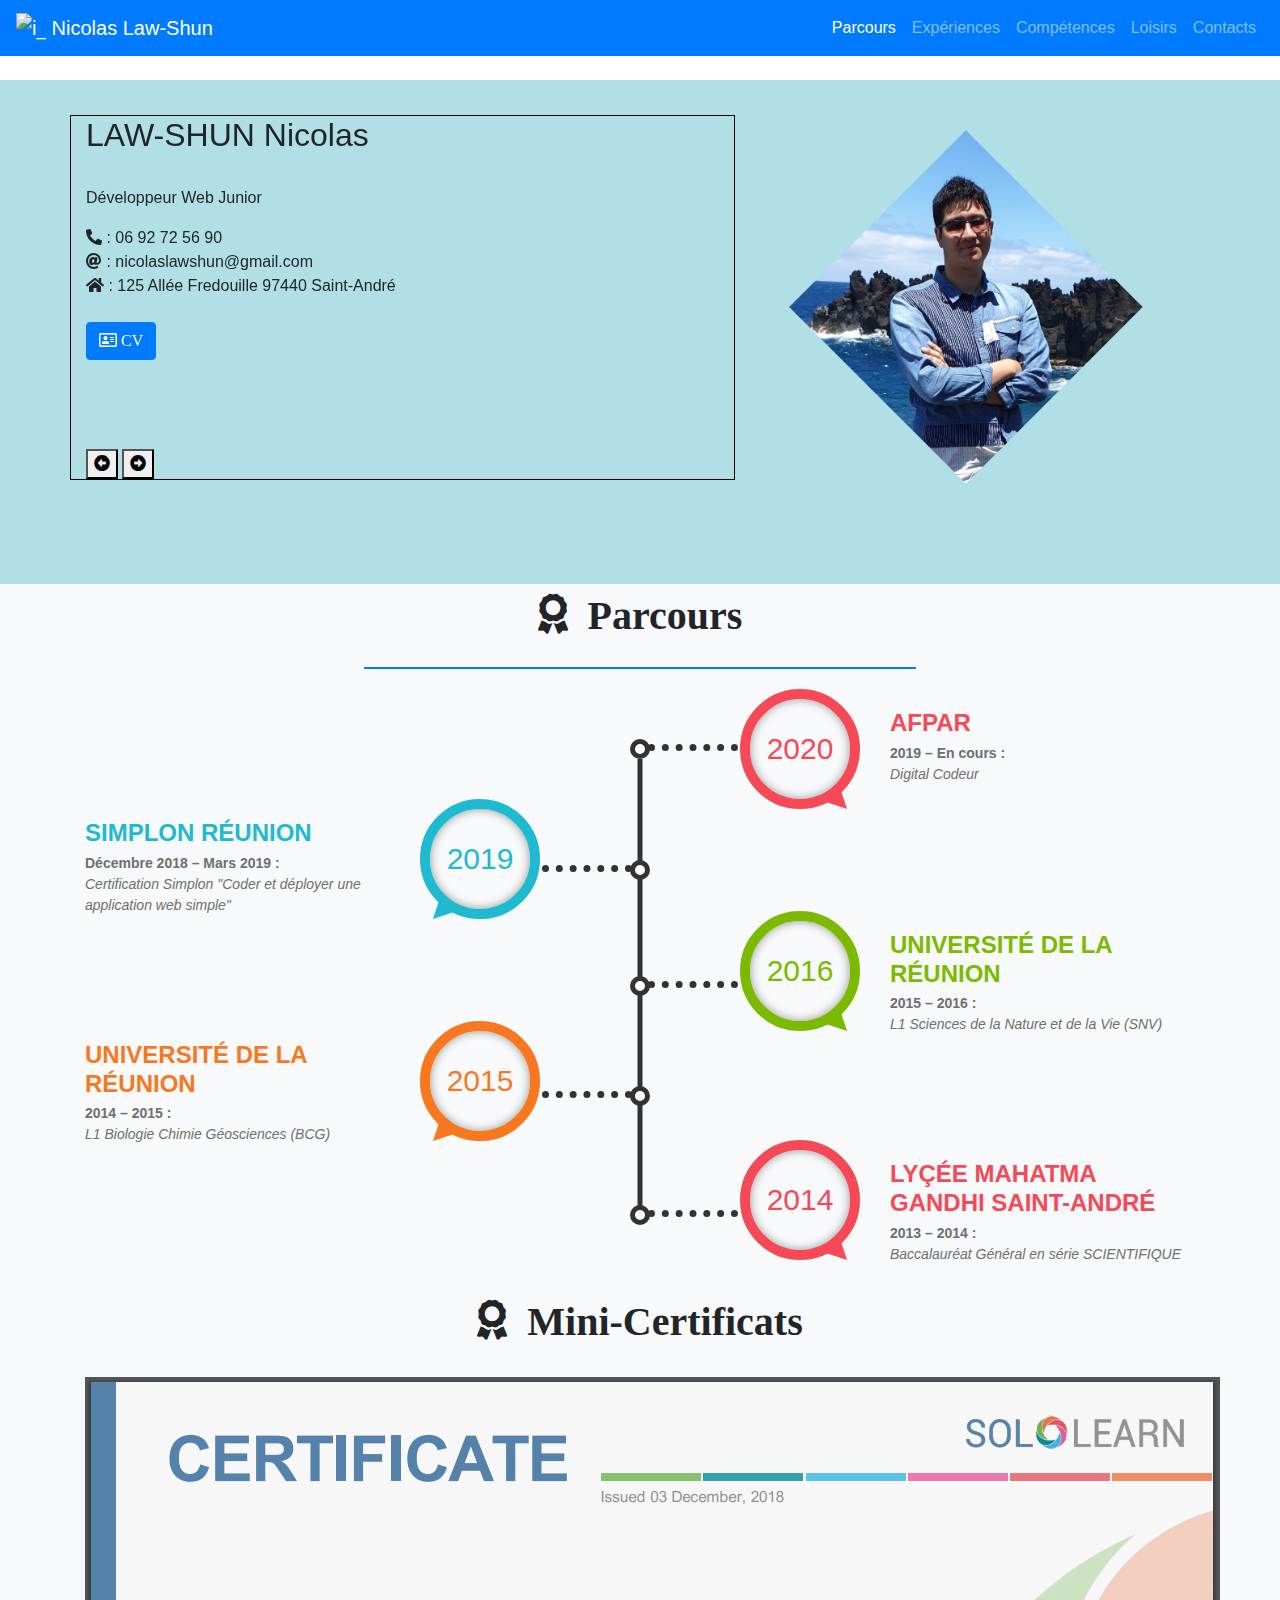
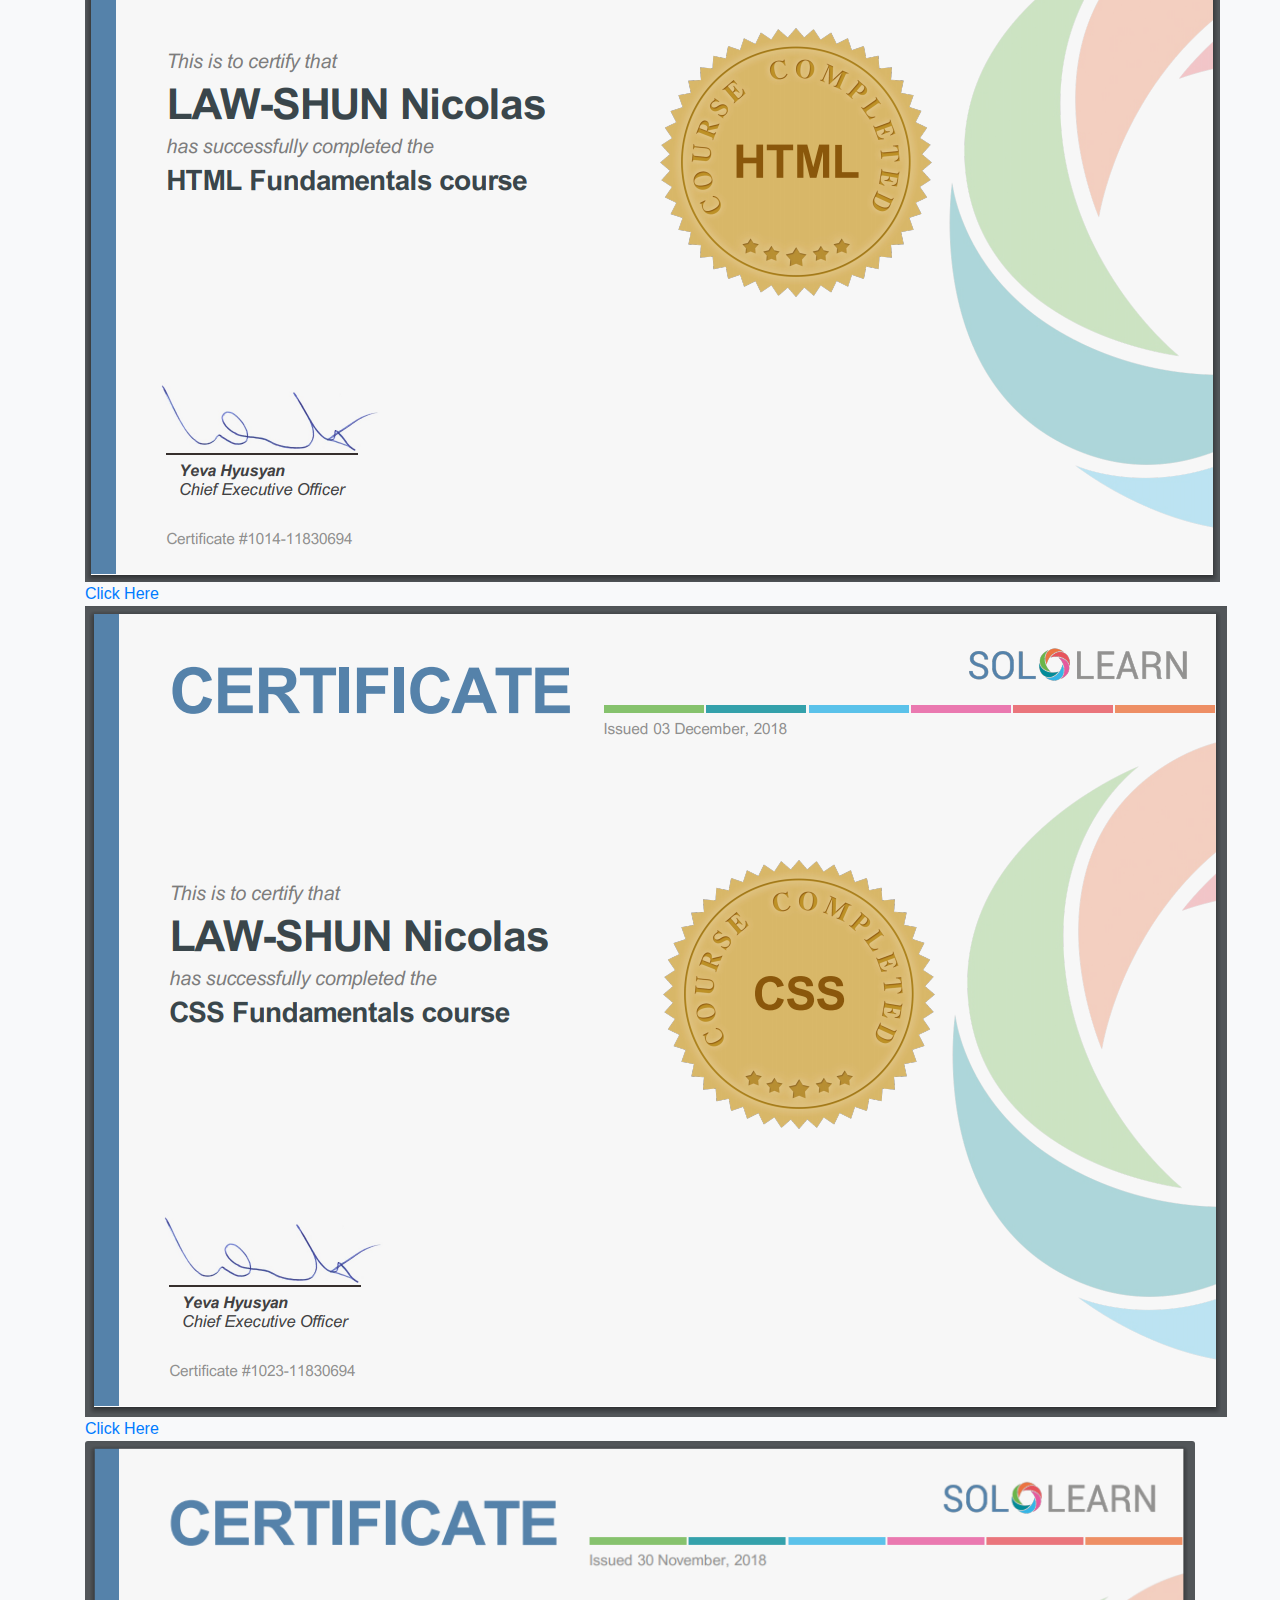
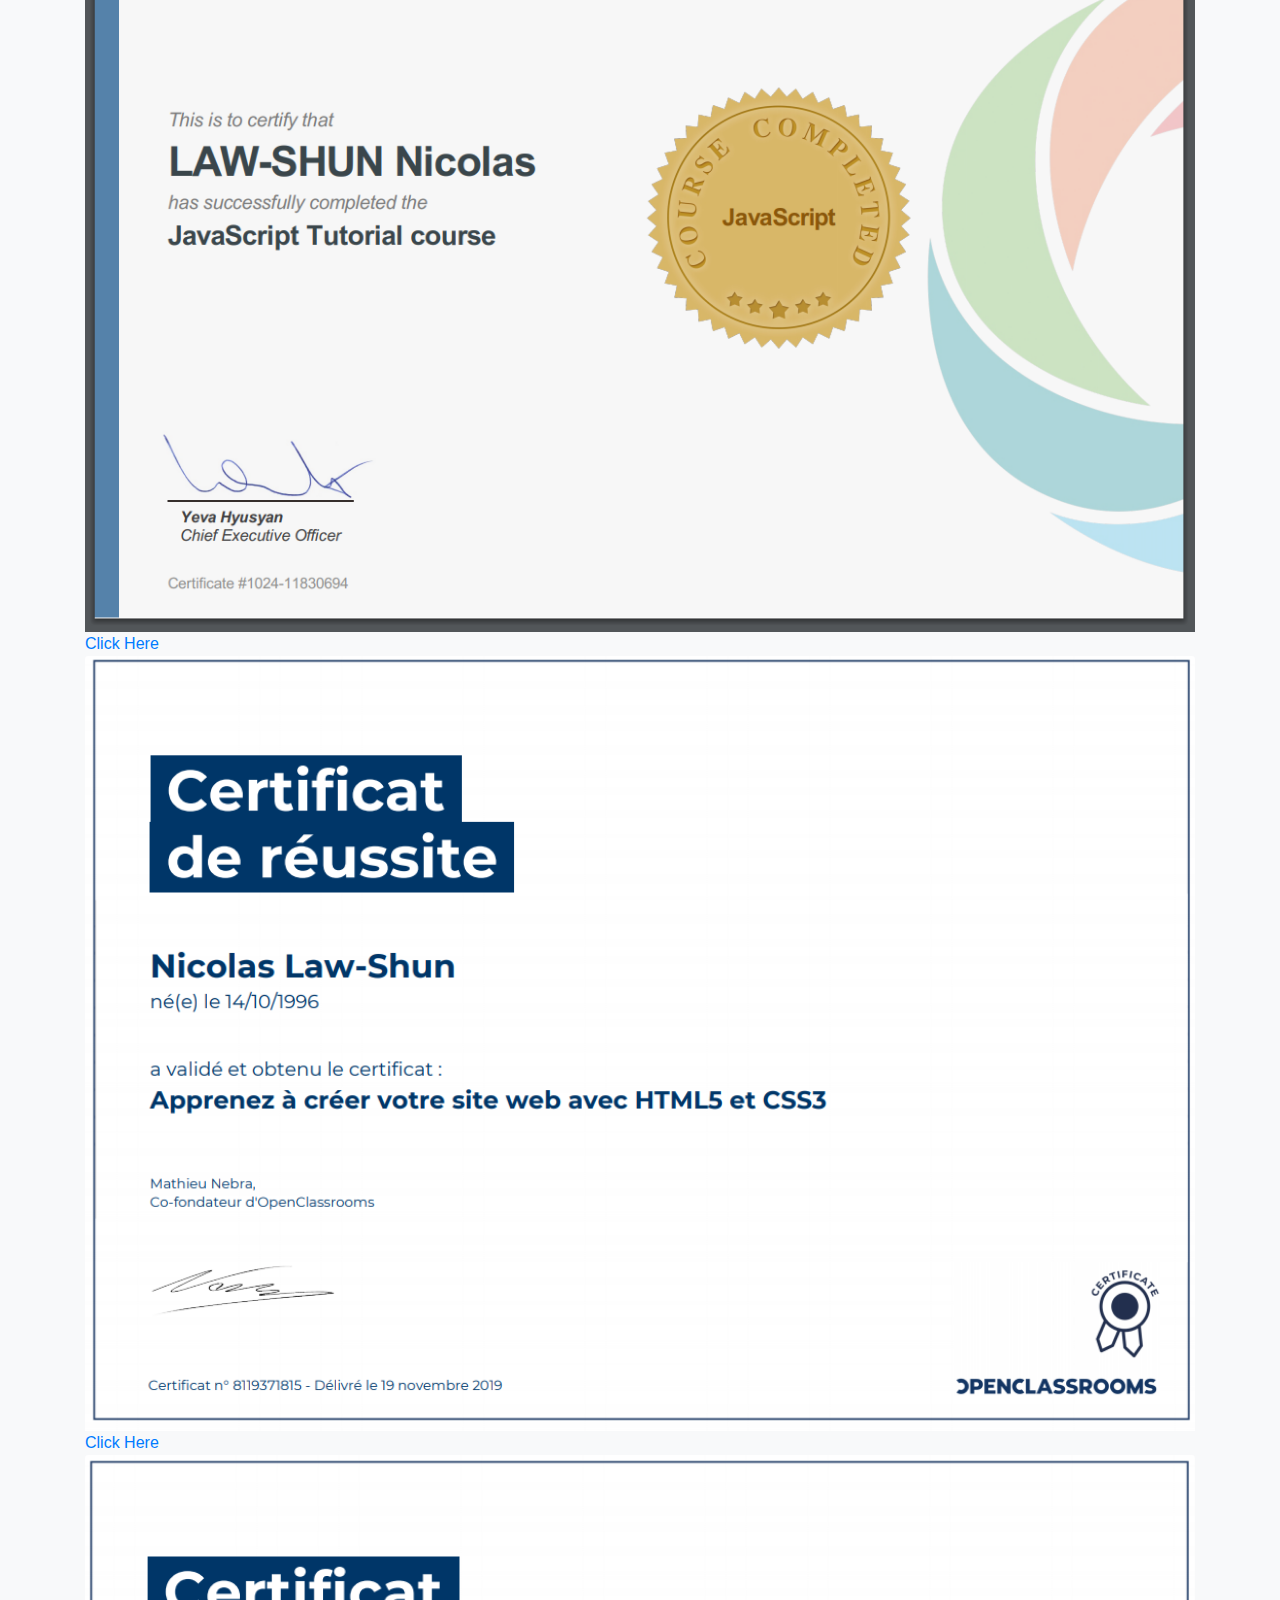
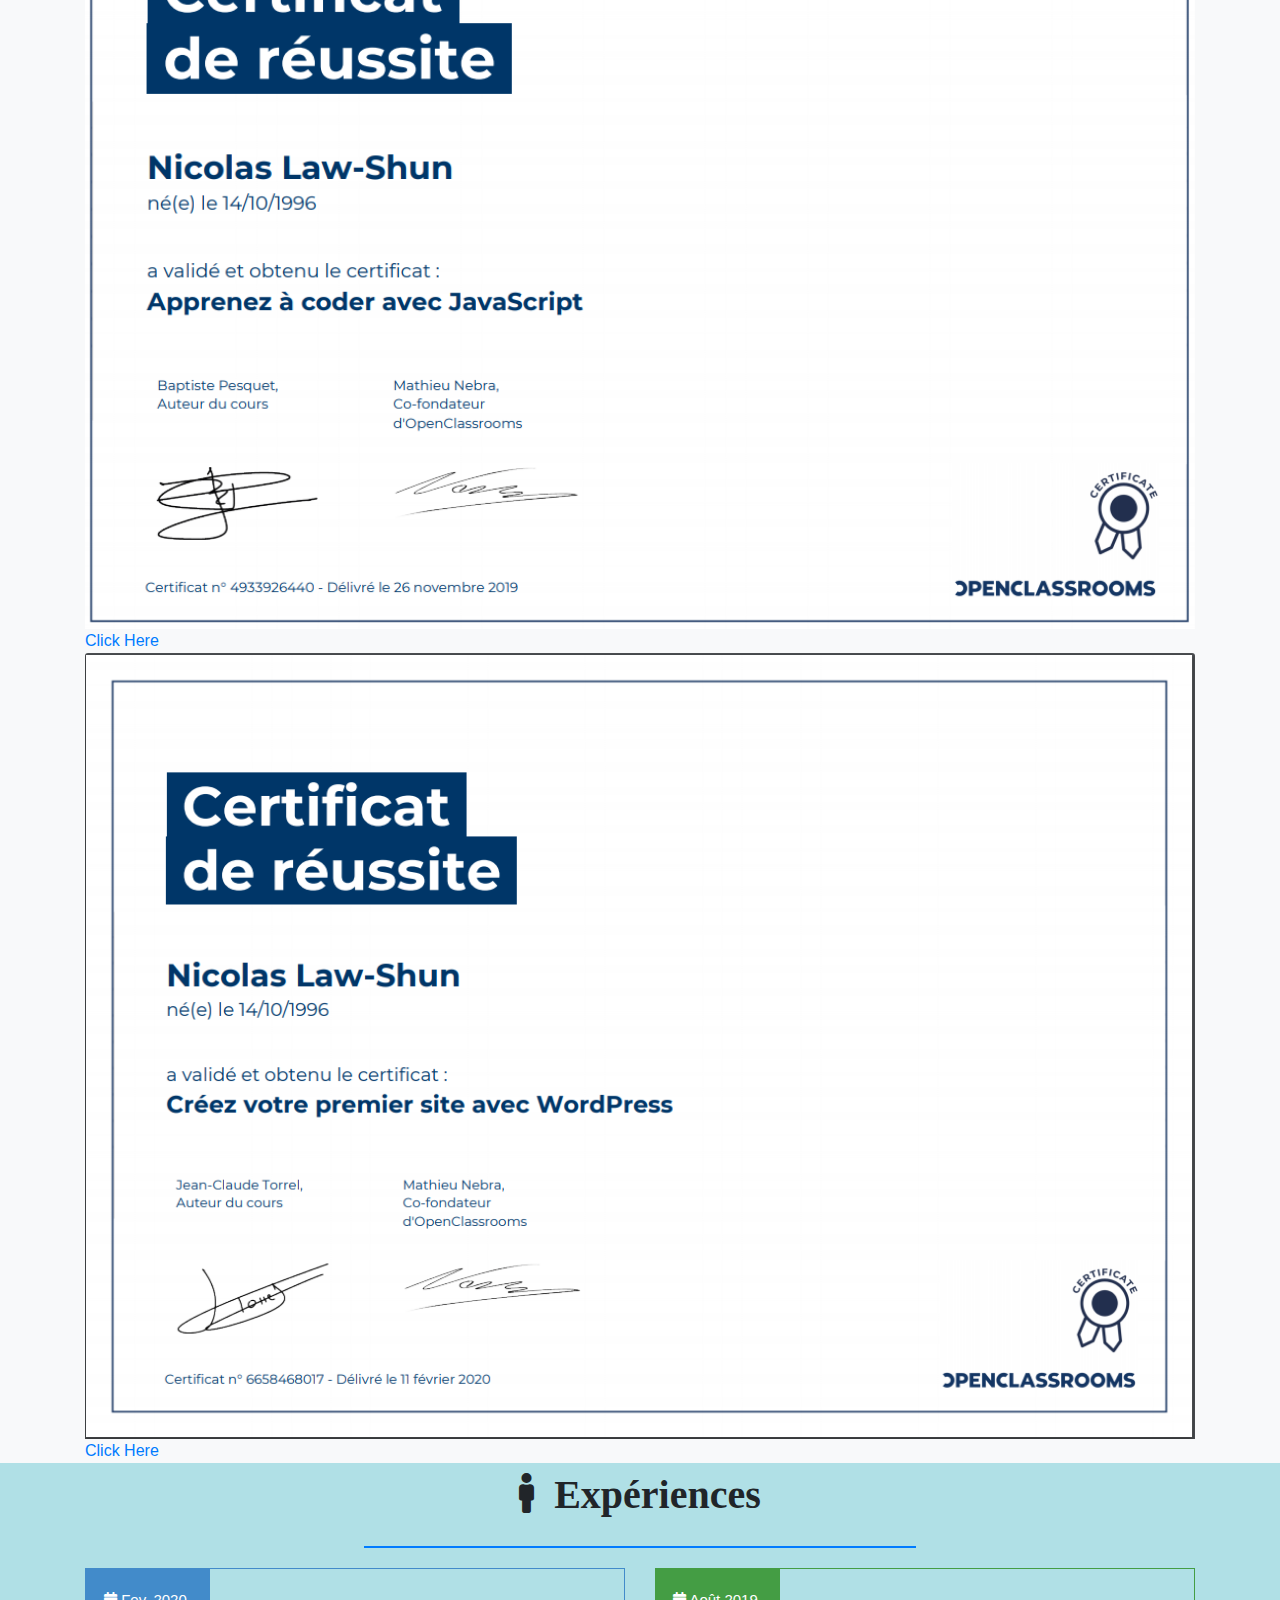
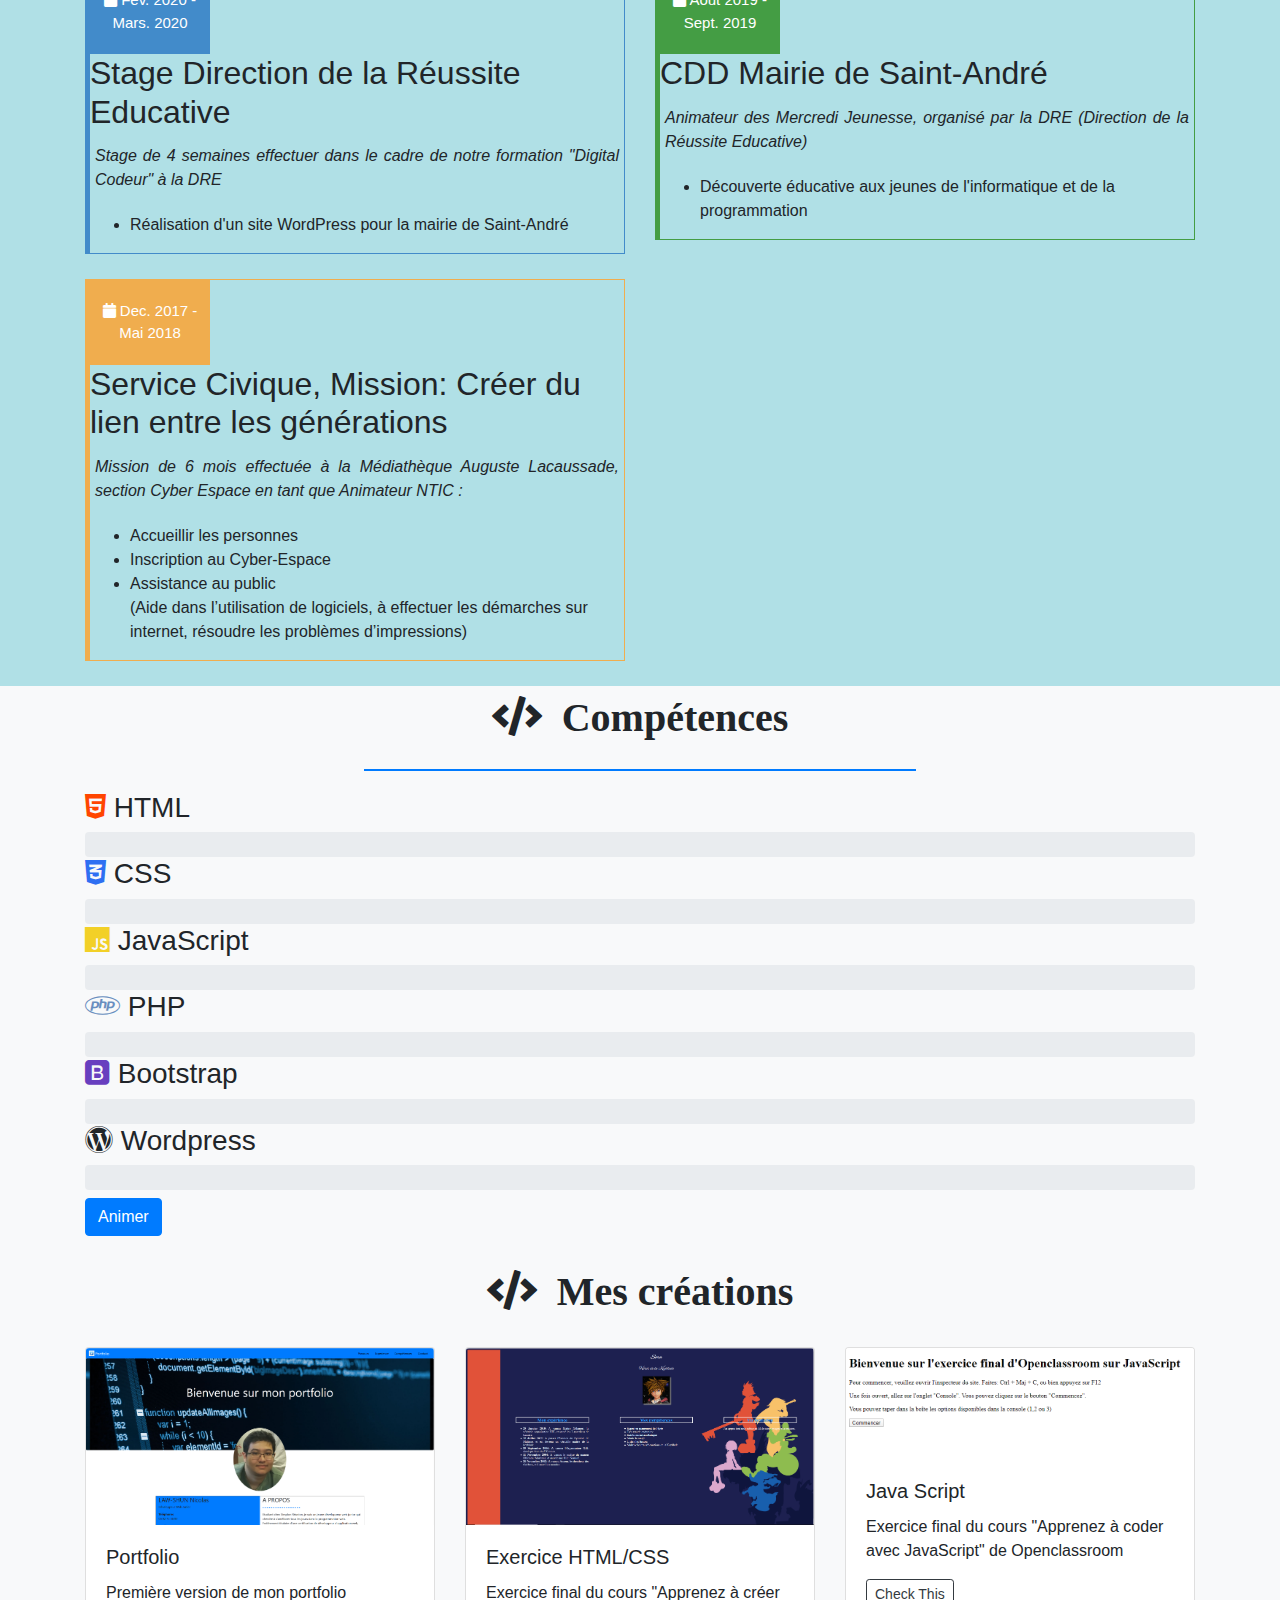
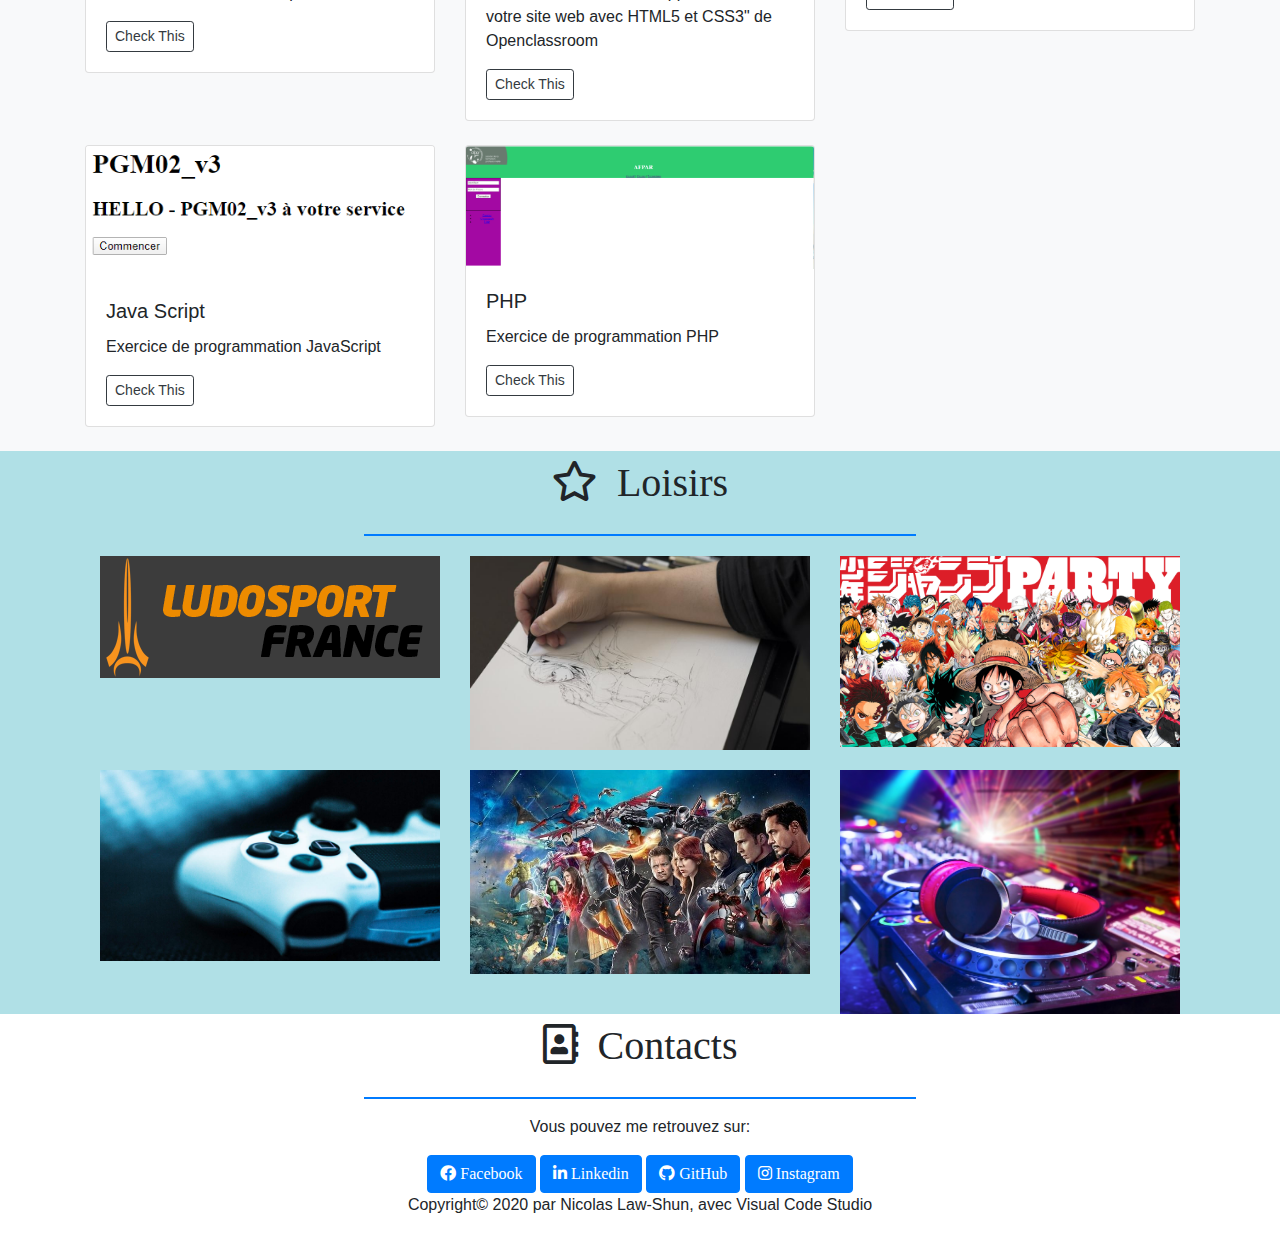
==== index.html @ 6978ace4 "update" ====
<!DOCTYPE html>
<html lang="fr">

  <head>
    <meta charset="UTF-8">
    <meta name="viewport" content="width=device-width, initial-scale=1.0, shrink-to-fit=no">
    <meta http-equiv="X-UA-Compatible" content="ie=edge">

    <link rel="stylesheet" type="text/css" media="screen" href="css/style.css">
    <!-- CSS Bootsnipp -->
    <link rel="stylesheet" type="text/css" media="screen" href="css/parcours.css">
    <link rel="stylesheet" type="text/css" media="screen" href="css/experiences.css">
    <link rel="stylesheet" type="text/css" media="screen" href="css/loisirs.css">

    <script type="text/javascript" src="https://ff.kis.v2.scr.kaspersky-labs.com/6478648D-9F80-E146-BF9F-B35B8E4D4756/main.js" charset="UTF-8"></script>

    <!-- CDN Bootstrap -->
    <link rel="stylesheet" href="https://stackpath.bootstrapcdn.com/bootstrap/4.4.1/css/bootstrap.min.css" 
    integrity="sha384-Vkoo8x4CGsO3+Hhxv8T/Q5PaXtkKtu6ug5TOeNV6gBiFeWPGFN9MuhOf23Q9Ifjh" crossorigin="anonymous">

    <link rel="shortcut icon" href="img/favicon.ico" type="image/x-icon">
    <link rel="icon" href="img/favicon.ico" type="image/x-icon">


    <link href="fontawesome/css/all.css" rel="stylesheet">
     
    <script src="https://code.jquery.com/jquery-3.2.1.min.js"></script> 

    <!-- CDN Jquery -->
    <script src="https://code.jquery.com/jquery-3.4.1.slim.min.js" integrity="sha384-J6qa4849blE2+poT4WnyKhv5vZF5SrPo0iEjwBvKU7imGFAV0wwj1yYfoRSJoZ+n" crossorigin="anonymous"></script>
    <script src="https://cdn.jsdelivr.net/npm/popper.js@1.16.0/dist/umd/popper.min.js" integrity="sha384-Q6E9RHvbIyZFJoft+2mJbHaEWldlvI9IOYy5n3zV9zzTtmI3UksdQRVvoxMfooAo" crossorigin="anonymous"></script>
    <script src="https://stackpath.bootstrapcdn.com/bootstrap/4.4.1/js/bootstrap.min.js" integrity="sha384-wfSDF2E50Y2D1uUdj0O3uMBJnjuUD4Ih7YwaYd1iqfktj0Uod8GCExl3Og8ifwB6" crossorigin="anonymous"></script>
      
    <title>Nicolas LS - Portfolio</title>

    <style class="cp-pen-styles">
      #carousel3d .carousel-3d-slide {
          display: -webkit-box;
          display: -ms-flexbox;
          display: flex;
          -webkit-box-flex: 1;
              -ms-flex: 1;
                  flex: 1;
          -webkit-box-orient: vertical;
          -webkit-box-direction: normal;
              -ms-flex-direction: column;
                  flex-direction: column;
          -webkit-box-pack: center;
              -ms-flex-pack: center;
                  justify-content: center;
          text-align: center;
          background-color: #fff;
          padding: 10px;
          -webkit-transition: all .4s;
          transition: all .4s;
        }
        #carousel3d .carousel-3d-slide.current {
          background-color: #333;
          color: #fff;
        }
        #carousel3d .carousel-3d-slide.current span {
          font-size: 20px;
          font-weight: 500;
        }
        </style>

  </head>

  <body data-spy="scroll" data-target="#naScr" data-offset="50">
      <!-- Barre de navigation responsive/figé -->
      <header>
        <nav id="naScr" class="navbar navbar-expand-sm navbar-dark bg-primary fixed-top">
          <a class="navbar-brand" href="#">
            <img src="../myPortfolio/img/letter_p.jpg" width="30" height="30" class="d-inline-block align-top" alt="i_portfolio">
            Nicolas Law-Shun
          </a>

          <button class="navbar-toggler" type="button" data-toggle="collapse" data-target="#navBarBl" aria-controls="navBarBl" aria-expanded="false" aria-label="Toggle navigation">
            <span class="navbar-toggler-icon"></span>
          </button>

          <div class="collapse navbar-collapse justify-content-end" id="navBarBl">

            <ul class="navbar-nav nav-pills">
              <li class="nav-item">
                <a class="nav-link active" href="#parcours">Parcours</a>
              </li>

              <li class="nav-item">
                <a class="nav-link" href="#experiences">Expériences</a>
              </li>

              <li class="nav-item">
                <a class="nav-link" href="#competences">Compétences</a>
              </li>

              <li class="nav-item">
                <a class="nav-link" href="#loisirs">Loisirs</a>
              </li>

              <li class="nav-item">
                <a class="nav-link" href="#contact">Contacts</a>
              </li>
            </ul>

          </div>
        </nav>
      </header>

      <!-- Section Profil -->
      <section id="profil">
        <div class="container">
          <div class="row">

            <div class="col-sm-9 col-md-7 col-lg-7" id="prof">
              <!-- Carousel -->
              <div id="carouselPr" class="carousel slide" data-ride="carousel">
                <div class="carousel-inner">
                  <div class="carousel-item active">

                    <div id="coord">

                      <h2>LAW-SHUN Nicolas</h2><br/>

                      <p>Développeur Web Junior</p>
                              
                      <p>
                        <i class="fas fa-phone-alt"></i> : 06 92 72 56 90 <br/>
                        <i class="fas fa-at"></i> : nicolaslawshun@gmail.com <br/>
                        <i class="fas fa-home"></i> : 125 Allée Fredouille 97440 Saint-André <br/><br/>

                        <a href="./doc/cv.pdf" target="_blank"><button type="button" class="btn btn-primary"><i class="far fa-address-card"> CV</i></button></a>
                      </p>

                    </div>
                      
                  </div>

                  <div class="carousel-item">

                    <div id="intro">

                      <h2><p>À PROPOS</p></h2>
                      <hr id="hr_profil">

                      <p>Bienvenue à tous. <br/><br/>
                        Inscrit actuellement à l'AFPAR, en formation de <strong>DIGITAL CODEUR</strong>, je suis un jeune développeur web junior qui cherche à s'améliorer tous les jours dans la programmation web.
                        Je veux pouvoir mettre mes compétences auprès de personnes, ou d'entreprises qui le désirent. 
                        Je suis sérieux, attentif, respectueux et à l'écoute des autres, donc n'hésitez pas à me contacter pour toutes demandes que vous voudrez me formuler.
                      </p>

                    </div>

                  </div>

                </div>
              </div>  

              <div class="control">

                <button href="#carouselPr" role="button" data-slide="prev"><i class="fas fa-arrow-alt-circle-left"></i></button>
                <button href="#carouselPr" role="button" data-slide="next"><i class="fas fa-arrow-alt-circle-right"></i></button>
                  
              </div>
            </div>

            <div class="col-sm-3 col-md-5 col-lg-5" id="photo">
              <div id="losange">
                <div id="los1">
                  <img src="img/profil1.jpg" alt="profil" width="255" height="320" />
                </div>   
              </div>
            </div>

          </div>
            
        </div>
      </section>

      
      <!-- Section Parcours -->
      <section id="parcours" class="bg-light">

        <div class="container-fluid">

          <div class="col-lg-12">
            <pre><h1 id="tCard"><i class="fas fa-award">  Parcours</i></h1></pre>
            <hr id="hr_section">
          </div>

          <div class="container">
            <div class="row">
              <div class="col-md-12">
                <div class="main-timeline4">
                  
                  <div class="timeline">
                    <a class="timeline-content">
                      <span class="year">2020</span>
                        <div class="inner-content">
                          <h3 class="title">AFPAR</h3>
                          <p class="description">
                            <strong>2019 – En cours :</strong><br> 
                            <em>Digital Codeur</em><br>
                          </p>
                        </div>
                    </a>
                  </div>

                  <div class="timeline">
                    <a class="timeline-content">
                    <span class="year">2019</span>
                      <div class="inner-content">
                        <h3 class="title">SIMPLON Réunion</h3>
                          <p class="description">
                            <strong>Décembre 2018 – Mars 2019 :</strong><br>
                            <em> Certification Simplon "Coder et déployer une application web simple"</em>
                          </p>
                      </div>
                    </a>
                  </div>

                  <div class="timeline">
                    <a class="timeline-content">
                      <span class="year">2016</span>
                        <div class="inner-content">
                          <h3 class="title">Université de la Réunion</h3>
                          <p class="description">
                            <strong>2015 – 2016 :</strong><br> 
                            <em>L1 Sciences de la Nature et de la Vie (SNV)</em><br>
                          </p>
                        </div>
                    </a>
                  </div>

                  <div class="timeline">
                    <a class="timeline-content">
                      <span class="year">2015</span>
                        <div class="inner-content">
                          <h3 class="title">Université de la Réunion</h3>
                          <p class="description">
                            <strong>2014 – 2015 :</strong><br>
                            <em>L1 Biologie Chimie Géosciences (BCG)</em><br>
                        </div>
                    </a>
                  </div>
                        
                  <div class="timeline">
                    <a class="timeline-content">
                      <span class="year">2014</span>
                        <div class="inner-content">
                          <h3 class="title">Lyçée Mahatma Gandhi Saint-André</h3>
                          <p class="description">
                            <strong>2013 – 2014 :</strong><br> 
                            <em>Baccalauréat Général en série SCIENTIFIQUE</em><br>
                          </p>
                        </div>
                    </a>
                  </div>

                </div>
              </div>
            </div>
          </div>

          <!-- Mini Certificats -->
          <div class="col-lg-12">
            <pre><h1 id="tCard"><i class="fas fa-award">  Mini-Certificats</i></h1></pre>
          </div>

          <!-- Bootsnipp Card -->
          <div class="container">
            <div id="carousel3d">
              <carousel-3d :perspective="0" :space="200" :display="5" :controls-visible="true" :controls-prev-html="'❬'" :controls-next-html="'❭'" :controls-width="30" 
              :controls-height="60" :clickable="true" :autoplay="true" :autoplay-timeout="5000">
      
                <slide :index="0">
                  <img src="img/vis_sl_html.PNG" alt="Card image cap">
                 <a href="doc/solo_html.pdf" target="_blank">Click Here</a>
                </slide>
      
                    <slide :index="1">
                      <img src="img/vis_sl_css.PNG" alt="Card image cap">
                      <a href="doc/solo_css.pdf" target="_blank">Click Here</a>
                  </slide>
                  
                    <slide :index="2">
                      <img class="card-img-top" src="img/vis_sl_js.PNG" alt="Card image cap">
                      <a href="doc/solo_js.pdf" target="_blank">Click Here</a>          
                  </slide>
      
                    <slide :index="3">
                      <img class="card-img-top" src="img/op_hc.PNG" alt="Card image cap">
                      <a href="doc/8119371815.pdf" target="_blank">Click Here</a>
                  </slide>
      
                    <slide :index="4">
                      <img class="card-img-top" src="img/op_js.PNG" alt="Card image cap">
                      <a href="doc/4933926440.pdf" target="_blank">Click Here</a>          
                      </slide>
 
                      <slide :index="5">
                        <img class="card-img-top" src="img/op_wp.PNG" alt="Card image cap">
                        <a href="doc/6658468017.pdf" target="_blank">Click Here</a>          
                        </slide>
                
              </carousel-3d>           
            </div>
            <script src='//production-assets.codepen.io/assets/common/stopExecutionOnTimeout-b2a7b3fe212eaa732349046d8416e00a9dec26eb7fd347590fbced3ab38af52e.js'></script><script src='https://cdnjs.cloudflare.com/ajax/libs/vue/2.1.7/vue.js'></script><script src='https://rawgit.com/Wlada/vue-carousel-3d/master/dist/vue-carousel-3d.min.js'></script>
            <script >new Vue({
              el: '#carousel3d',
              data: {
                slides: 7
              },
              components: {
                'carousel-3d': Carousel3d.Carousel3d,
                'slide': Carousel3d.Slide
              }
            })
            //# sourceURL=pen.js
            </script>
        </div>

      </section>

      <!-- Section Experiences -->
      <section id="experiences" style="background-color: powderblue;">

        <div class="container-fluid">
          <div class="col-lg-12">
            <pre><h1 id="tCard"><i class="fas fa-male">  Expériences</i></h1></pre>
            <hr id="hr_section">
          </div>
          <!-- Bootsnip Experience Flow -->
          <div class="container">
            <div class="row">

              <div class="col-md-6" id="boite">
                <div class="blockquote-box blockquote-primary clearfix" style="display: block;">
                  <div class="square pull-left">
                    <i class="fa fa-calendar"></i> Fev. 2020 - Mars. 2020
                  </div>
                  <h2>Stage Direction de la Réussite Educative</h2>
                  <p class="text-justify box-p">
                    <em>Stage de 4 semaines effectuer dans le cadre de notre formation "Digital Codeur" à la DRE</em>

                    <ul>
                      <li>Réalisation d'un site WordPress pour la mairie de Saint-André</li>
                    </ul>

                  </p>
                </div>
              </div>

              <div class="col-md-6" id="boite">
                <div class="blockquote-box blockquote-success clearfix" style="display: block;">
                  <div class="square pull-left">
                    <i class="fa fa-calendar"></i> Août 2019 - Sept. 2019
                  </div>
                  <h2>CDD Mairie de Saint-André</h2>
                  <p class="text-justify box-p">
                    <em>Animateur des Mercredi Jeunesse, organisé par la DRE (Direction de la Réussite Educative)</em>

                    <ul>
                      <li>Découverte éducative aux jeunes de l'informatique et de la programmation</li>
                    </ul>

                  </p>
                </div>
              </div>

              <div class="col-md-6" id="boite">
                <div class="blockquote-box blockquote-warning clearfix" style="display: block;">
                  <div class="square pull-left">
                    <i class="fa fa-calendar"></i> Dec. 2017 - Mai 2018
                  </div>
                  <h2>Service Civique, Mission: Créer du lien entre les générations</h2>
                  <p class="text-justify box-p">
                    <em>Mission de 6 mois effectuée à la Médiathèque Auguste Lacaussade, section Cyber Espace en tant que Animateur NTIC :</em>

                    <ul>

                      <li>Accueillir les personnes</li>
                      <li>Inscription au Cyber-Espace</li>
                      <li>Assistance au public<br>
                        (Aide dans l’utilisation de logiciels, à effectuer les démarches sur internet, résoudre les problèmes d’impressions)</li>

                    </ul>
                  </p>
                </div>
              </div>

            </div>
          </div>
        </div>

      </section>

      <!-- Section compétences -->
      <section class="bg-light" id="competences">
        <div class="container-fluid">
          <div class="col-lg-12">
            <pre><h1 id="tCard"><i class="fas fa-code">  Compétences</i></h1></pre>
            <hr id="hr_section">
          </div>

          <div class="text-left">

                
            <div class="container">

              <h3><i class="fab fa-html5"></i> HTML</h3>
              <div class="progress mt-2">
                <div class="progress-bar progress-bar-striped bg-danger progress-bar-animated html"></div>
              </div>

              <h3><i class="fab fa-css3-alt"></i></i> CSS</h3>
              <div class="progress mt-2">
                <div class="progress-bar progress-bar-striped progress-bar-animated css"></div>
              </div>

              <h3><i class="fab fa-js"></i> JavaScript</h3>
              <div class="progress mt-2">
                <div class="progress-bar progress-bar-striped progress-bar-animated bg-warning js"></div>
              </div>

              <h3><i class="fab fa-php"></i> PHP</h3>
              <div class="progress mt-2">
                <div class="progress-bar progress-bar-striped bg-info progress-bar-animated php"></div>
                </div>

              <h3><i class="fab fa-bootstrap"></i> Bootstrap</h3>
              <div class="progress mt-2">
                <div class="progress-bar progress-bar-striped bg-success progress-bar-animated bootstrap"></div>
              </div>

              <h3><i class="fab fa-wordpress"></i></i> Wordpress</h3>
              <div class="progress mt-2">
                <div class="progress-bar progress-bar-striped progress-bar-animated wordpress"></div>
              </div>
                      
              <input type="button" class="btn btn-primary mt-2" id="animer" value="Animer">
              
            </div>
                  
          </div>
          
        <div class="col-lg-12">
          <br>
          <pre><h1 id="tCard"><i class="fas fa-code">  Mes créations</i></h1></pre>
        </div>

        <!-- Bootsnipp Card -->
          <div class="container">
            <div class="row">

              <div class="col-md-4">
                <div class="card mb-4">
                  <img class="card-img-top" src="img/visuel_port.PNG" alt="Card image cap">
                  <div class="card-body">
                    <h5 class="card-title">Portfolio</h5>
                    <p class="card-text">Première version de mon portfolio</p>
                    <a href="projet/Portfolio/index.html" class="btn btn-outline-dark btn-sm" target="_blank">Check This</a>
                  </div>
                </div>
              </div>

              <div class="col-md-4">
                <div class="card mb-4">
                  <img class="card-img-top" src="img/visuel_kh.PNG" alt="Card image cap">
                  <div class="card-body">
                    <h5 class="card-title">Exercice HTML/CSS</h5>
                    <p class="card-text">Exercice final du cours "Apprenez à créer votre site web avec HTML5 et CSS3" de Openclassroom</p>
                    <a href="projet/Op_html_css/Exercice4.html" class="btn btn-outline-dark btn-sm" target="_blank">Check This</a>
                  </div>
                </div>
              </div>

              <div class="col-md-4">
                <div class="card mb-4">
                  <img class="card-img-top" src="img/visuel_js.PNG" alt="Card image cap">
                  <div class="card-body">
                    <h5 class="card-title">Java Script</h5>
                    <p class="card-text">Exercice final du cours "Apprenez à coder avec JavaScript" de Openclassroom</p>
                    <a href="projet/Op_js/html/contacts.html" class="btn btn-outline-dark btn-sm" target="_blank">Check This</a>
                  </div>
                </div>
              </div>

              <div class="col-md-4">
                <div class="card mb-4">
                  <img class="card-img-top" src="img/visuelPgm.PNG" alt="Card image cap">
                  <div class="card-body">
                    <h5 class="card-title">Java Script</h5>
                    <p class="card-text">Exercice de programmation JavaScript</p>
                    <a href="projet/pgm02/PGM02_v3.html" class="btn btn-outline-dark btn-sm" target="_blank">Check This</a>
                  </div>
                </div>
              </div>

              <div class="col-md-4">
                <div class="card mb-4">
                  <img class="card-img-top" src="img/visuelPhp.PNG" alt="Card image cap">
                  <div class="card-body">
                    <h5 class="card-title">PHP</h5>
                    <p class="card-text">Exercice de programmation PHP</p>
                    <a href="projet/projetphp/index.php" class="btn btn-outline-dark btn-sm" target="_blank">Check This</a>
                  </div>
                </div>
              </div>

            </div>
          </div>
        </div>

    </section>

    <!-- Section Loisirs -->
    <section id="loisirs" style="background-color: powderblue;">
      <div class="container-fluid">
        <div class="col-lg-12">
          <pre><h1 id="tCard"><i class="far fa-star">  Loisirs</i></h1></pre>
          <hr id="hr_section">
        </div>

        <!------------------ Bootsnip hover effect --------------->
        <div class="container">
          <div class="container mt-40">
            <div class="row mt-30">

              <div class="col-md-4 col-sm-6">
                <div class="box18">
                  <img src="img/ludosport2.png" alt="ludosport">
                    <div class="box-content">
                      <pre><h3 class="title"><i class="fas fa-jedi">  Ludosport</i></h3></pre>
                    </div>
                </div>
              </div>

              <div class="col-md-4 col-sm-6">
                <div class="box18">
                  <img src="img/dessin.jpg" alt="dessin">
                    <div class="box-content">
                      <pre><h3 class="title"><i class="fas fa-pencil-alt">  Dessin</i></h3></pre>
                    </div>
                </div>
              </div>

              <div class="col-md-4 col-sm-6">
                <div class="box18">
                  <img src="img/manga.jpg" alt="manga">
                    <div class="box-content">
                      <pre><h3 class="title"><i class="fas fa-book">  Anime/Manga</i></h3></pre>
                    </div>
                </div>
              </div>

            </div>
          </div>
        </div>

        <div class="container">
          <div class="container mt-40">
            <div class="row mt-30">

              <div class="col-md-4 col-sm-6">
                <div class="box18">
                  <img src="img/gaming.jpg" alt="game">
                    <div class="box-content">
                      <pre><h3 class="title"><i class="fas fa-gamepad">  Gaming</i></h3></pre>
                    </div>
                </div>
              </div>

              <div class="col-md-4 col-sm-6">
                <div class="box18">
                  <img src="img/movie.jpg" alt="movie">
                    <div class="box-content">
                      <pre><h3 class="title"><i class="fas fa-film">  Film</i></h3></pre>
                    </div>
                </div>
              </div>

              <div class="col-md-4 col-sm-6">
                <div class="box18">
                  <img src="img/music.jpg" alt="music">
                    <div class="box-content">
                      <pre><h3 class="title"><i class="fas fa-music">  Musique</i></h3></pre>
                    </div>
                </div>
              </div>

            </div>
          </div>
        </div>
      </div>
    </section>

  <!-- Section contact -->

    <section id="contact">
      <div class="container-fluid">
        <div class="col-lg-12">
          <pre><h1 id="tCard"><i class="far fa-address-book">  Contacts</i></h1></pre>
          <hr id="hr_section">
        </div>

            <p>Vous pouvez me retrouvez sur: </p>
            <a class="btn btn-primary" href="https://www.facebook.com/nicolas.lawshun.3" target="_blank"><i class="fab fa-facebook"> Facebook</i></a>
            <a class="btn btn-primary" href="https://www.linkedin.com/in/nicolas-law-shun-567068181/" target="_blank"><i class="fab fa-linkedin-in"> Linkedin</i></a>
            <a class="btn btn-primary" href="https://github.com/DyuerisutoX" target="_blank"><i class="fab fa-github"> GitHub</i></a>
            <a class="btn btn-primary" href="https://www.instagram.com/lnicolas974/" target="_blank"><i class="fab fa-instagram"> Instagram</i></a>

      </div>

    </section>

    <!-- Footer -->
    <footer class="container-fluid">
      <p>Copyright© 2020 par Nicolas Law-Shun, avec Visual Code Studio</p>
    </footer>

  </body>

  <script>

    //Carousel
  $('.carousel').carousel({
      interval: false
  });
  
  </script>
  
  <script>
    //Progress-bar
    function timer(n) {
    
      var value = n + "%";
      $(".html").css("width", value).text(value)
      if(n < 90) {
          setTimeout(function() {
          timer(n + 5);
          }, 50);
      }
    }
  
    function timer2(m) {
    
    var value2 = m + "%";
    $(".css").css("width", value2).text(value2)
    if(m < 75) {
        setTimeout(function() {
        timer2(m + 5);
        }, 50);
    }
  }
  
  function timer3(o) {
    
    var value3 = o + "%";
    $(".js").css("width", value3).text(value3)
    if(o < 40) {
        setTimeout(function() {
        timer3(o + 5);
        }, 50);
    }
  }
  
  function timer4(p) {
    
    var value4 = p + "%";
    $(".php").css("width", value4).text(value4)
    if(p < 45) {
        setTimeout(function() {
        timer4(p + 5);
        }, 50);
    }
  }
  
  function timer5(q) {
    
    var value5 = q + "%";
    $(".bootstrap").css("width", value5).text(value5)
    if(q < 60) {
        setTimeout(function() {
        timer5(q + 5);
        }, 50);
    }
  }

  function timer6(r) {
    
    var value6 = r + "%";
    $(".wordpress").css("width", value6).text(value6)
    if(r < 45) {
        setTimeout(function() {
        timer6(r + 5);
        }, 50);
    }
  }
      
      $(function (){
      $("#animer").click(function() {
      timer(0,0);
      timer2(0,0);
      timer3(0,0);
      timer4(0,0);
      timer5(0,0);
      timer6(0,0);
      });
      });
  </script>
  
</html>
---- css/style.css ----
body{
  position: relative;
}

#profil {
    background-color: powderblue;
    height: 504px;
    margin-top: 80px;
}

.container {
  margin-top: 20px;
}

#prof {
  border: solid black 1px;
  margin-top: 35px; 
}

#coord {
  height: 333px
}

#intro {
  text-align: justify;
  height: 333px
}

#hr_profil{
  border: 0;
  border: 2px dashed #007bff;
  width: 200px;
  display: inline-block;
}

.control {
  width: 90px;
  height: 30px;
  display: inline-block;
}

#photo{
  margin-top: 35px;
}

#losange, #losange div {
  margin: 0 auto;
  transform-origin: 50% 50%;
  overflow: hidden;
  width: 250px;
  height: 250px;
}

#losange {
  transform: rotate(45deg) translateY(10px);
  margin-top: 60px;
}

#losange #los1 {
  width: 355px;
  height: 355px;
  transform: rotate(-45deg) translateY(-74px);
}

#losange #los1 img {
  width: 100%;
  height: auto;
}

#tCard{
  text-align: center;
  margin-top: 10px;
}

#simpl{
  border: solid 1px black;
}

#hr_section{
  border: 1px solid #007bff;
  width: 550px;

}

.fa-html5{
  color: orangered;
}

.fa-css3-alt{
  color: #2E6FF2;
}

.fa-js{
  color: #F2D027;
}

.fa-php{
  color: #698EBF;
}

.fa-bootstrap{
  color: #683FBF;
}

#contact{
  text-align: center;
}

footer{
  text-align: center;
}
---- css/parcours.css ----
.main-timeline4{overflow:hidden;position:relative}
.main-timeline4:before{content:"";width:5px;height:75%;background:#333;position:absolute;top:70px;left:50%;transform:translateX(-50%)}
.main-timeline4 .timeline-content:before,.main-timeline4 .timeline:before{top:50%;transform:translateY(-50%);content:""}
.main-timeline4 .timeline{width:50%;padding-left:100px;float:right;position:relative}
.main-timeline4 .timeline:before{width:20px;height:20px;border-radius:50%;background:#fff;border:5px solid #333;position:absolute;left:-10px}
.main-timeline4 .timeline-content{display:block;padding-left:150px;position:relative}
.main-timeline4 .timeline-content:before{width:90px;height:10px;border-top:7px dotted #333;position:absolute;left:-92px}
.main-timeline4 .year{display:inline-block;width:120px;height:120px;line-height:100px;border-radius:50%;border:10px solid #f54957;font-size:30px;color:#f54957;text-align:center;box-shadow:inset 0 0 10px rgba(0,0,0,.4);position:absolute;top:0;left:0}
.main-timeline4 .year:before{content:"";border-left:20px solid #f54957;border-top:10px solid transparent;border-bottom:10px solid transparent;position:absolute;bottom:-13px;right:0;transform:rotate(45deg)}
.main-timeline4 .inner-content{padding:20px 0}
.main-timeline4 .title{font-size:24px;font-weight:600;color:#f54957;text-transform:uppercase;margin:0 0 5px}
.main-timeline4 .description{font-size:14px;color:#6f6f6f;margin:0 0 5px}
.main-timeline4 .timeline:nth-child(2n){padding:0 100px 0 0}
.main-timeline4 .timeline:nth-child(2n) .timeline-content:before,.main-timeline4 .timeline:nth-child(2n) .year,.main-timeline4 .timeline:nth-child(2n):before{left:auto;right:-10px}
.main-timeline4 .timeline:nth-child(2n) .timeline-content{padding:0 150px 0 0}
.main-timeline4 .timeline:nth-child(2n) .timeline-content:before{right:-92px}
.main-timeline4 .timeline:nth-child(2n) .year{right:0}
.main-timeline4 .timeline:nth-child(2n) .year:before{right:auto;left:0;border-left:none;border-right:20px solid #f54957;transform:rotate(-45deg)}
.main-timeline4 .timeline:nth-child(2){margin-top:110px}
.main-timeline4 .timeline:nth-child(odd){margin:-110px 0 0}
.main-timeline4 .timeline:nth-child(even){margin-bottom:80px}
.main-timeline4 .timeline:first-child,.main-timeline4 .timeline:last-child:nth-child(even){margin:0}
.main-timeline4 .timeline:nth-child(2n) .year{border-color:#1ebad0;color:#1ebad0}
.main-timeline4 .timeline:nth-child(2) .year:before{border-right-color:#1ebad0}
.main-timeline4 .timeline:nth-child(2n) .title{color:#1ebad0}
.main-timeline4 .timeline:nth-child(3n) .year{border-color:#7cba01;color:#7cba01}
.main-timeline4 .timeline:nth-child(3) .year:before{border-left-color:#7cba01}
.main-timeline4 .timeline:nth-child(3n) .title{color:#7cba01}
.main-timeline4 .timeline:nth-child(4n) .year{border-color:#f8781f;color:#f8781f}
.main-timeline4 .timeline:nth-child(4) .year:before{border-right-color:#f8781f}
.main-timeline4 .timeline:nth-child(4n) .title{color:#f8781f}
@media only screen and (max-width:1200px){.main-timeline4 .year{top:50%;transform:translateY(-50%)}
}
@media only screen and (max-width:990px){.main-timeline4 .timeline{padding-left:75px}
.main-timeline4 .timeline:nth-child(2n){padding:0 75px 0 0}
.main-timeline4 .timeline-content{padding-left:130px}
.main-timeline4 .timeline:nth-child(2n) .timeline-content{padding:0 130px 0 0}
.main-timeline4 .timeline-content:before{width:68px;left:-68px}
.main-timeline4 .timeline:nth-child(2n) .timeline-content:before{right:-68px}
}
@media only screen and (max-width:767px){.main-timeline4{overflow:visible}
.main-timeline4:before{height:100%;top:0;left:0;transform:translateX(0)}
.main-timeline4 .timeline:before,.main-timeline4 .timeline:nth-child(2n):before{top:60px;left:-9px;transform:translateX(0)}
.main-timeline4 .timeline,.main-timeline4 .timeline:nth-child(even),.main-timeline4 .timeline:nth-child(odd){width:100%;float:none;text-align:center;padding:0;margin:0 0 10px}
.main-timeline4 .timeline-content,.main-timeline4 .timeline:nth-child(2n) .timeline-content{padding:0}
.main-timeline4 .timeline-content:before,.main-timeline4 .timeline:nth-child(2n) .timeline-content:before{display:none}
.main-timeline4 .timeline:nth-child(2n) .year,.main-timeline4 .year{position:relative;transform:translateY(0)}
.main-timeline4 .timeline:nth-child(2n) .year:before,.main-timeline4 .year:before{border:none;border-right:20px solid #f54957;border-top:10px solid transparent;border-bottom:10px solid transparent;top:50%;left:-23px;bottom:auto;right:auto;transform:rotate(0)}
.main-timeline4 .timeline:nth-child(2n) .year:before{border-right-color:#1ebad0}
.main-timeline4 .timeline:nth-child(3n) .year:before{border-right-color:#7cba01}
.main-timeline4 .timeline:nth-child(4n) .year:before{border-right-color:#f8781f}
.main-timeline4 .inner-content{padding:10px}
}
---- css/experiences.css ----
.blockquote-box.blockquote-primary .square {
    background-color: #428bca;
    color: #FFF;
}
.blockquote-box .square {
    width: 120px;
    min-height: 50px;
    margin-right: 22px;
    text-align: center !important;
    background-color: #E6E6E6;
    padding: 20px 0;
    font-size: 15px;
}
.blockquote-box {
    border-left: 5px solid;
    border-top: 1px solid;
    border-right: 1px solid;
    border-bottom: 1px solid;
    margin-bottom: 25px;
}
.blockquote-box.blockquote-primary {
    border-color: #428bca;
}
.blockquote-box.blockquote-warning .square {
    background-color: #f0ad4e;
    color: #FFF;
}
.blockquote-box .square {
    width: 120px;
    min-height: 50px;
    margin-right: 22px;
    text-align: center !important;
    background-color: #E6E6E6;
    padding: 20px 0;
    font-size: 15px;
}
.blockquote-box.blockquote-warning {
    border-color: #f0ad4e;
}
.blockquote-box.blockquote-success .square {
    background-color: #449d44;
    color: #FFF;
}
.blockquote-box .square {
    width: 120px;
    min-height: 50px;
    margin-right: 22px;
    text-align: center !important;
    background-color: #E6E6E6;
    padding: 20px 0;
    font-size: 15px;
}
.blockquote-box.blockquote-success {
    border-color: #449d44;
}
.blockquote-box.blockquote-danger {
    border-color: #d9534f;
}
.blockquote-box {
    border-left: 5px solid;
    border-top: 1px solid;
    border-right: 1px solid;
    border-bottom: 1px solid;
    margin-bottom: 25px;
}
.blockquote-box.blockquote-danger .square {
    background-color: #d9534f;
    color: #FFF;
}

.progress .progress-type {
    position: absolute;
    left: 0px;
    font-weight: 800;
    padding: 3px 30px 2px 10px;
    color: white;
    background-color: rgba(25, 25, 25, 0.2);
}
.progress {
    position: relative;
    height: 25px !important;
}

.box-p{
    padding:5px;
}
---- css/loisirs.css ----
.box18{
    overflow:hidden;
}

/*********************** Demo - 18 *******************/
.box18{
    background:#3c3c3c;
    position:relative;
    -webkit-transition:all .35s ease;
    transition:all .35s ease;
}

.box18:after,.box18:before{
    content:"";
    width:100%;
    height:100%;
    position:absolute;
    top:0;
    left:0;
    background:#3c3c3c;border-left:3px solid #fff;
    border-right:3px solid #fff;opacity:.9;
    z-index:1;
    -webkit-transition:all .35s ease;transition:all .35s ease;
}

.box18 img,.box19 img{
    height:auto;
    width:100%;
}
.box18:before{
    -webkit-transform:skew(45deg) translateX(-155%);transform:skew(45deg) translateX(-155%);
}

.box18:hover:before{
    -webkit-transform:skew(45deg) translateX(-55%);
    transform:skew(45deg) translateX(-55%);
}

.box18:after{
    -webkit-transform:skew(45deg) translateX(155%);
    transform:skew(45deg) translateX(155%);
}

.box18:hover:after{
    -webkit-transform:skew(45deg) translateX(55%);
    transform:skew(45deg) translateX(55%);
}

.box18 img{
    -webkit-transition:all .35s ease;transition:all .35s ease;
}

.box18:hover img{
    opacity:.5;
}

.box18 .box-content{
    position:absolute;
    top:50%;
    left:50%;
    -webkit-box-shadow:0 0 10px #3c3c3c;
    box-shadow:0 0 10px #3c3c3c;
    opacity:0;
    z-index:2;
    -webkit-transform:translate(-50%,-50%) scale(.5);
    transform:translate(-50%,-50%) scale(.5);
    -webkit-transition:all .35s ease;transition:all .35s ease;
}

.box19,.box20,.box21{
    box-shadow:0 0 5px #a3a3a3
}

.box18:hover .box-content{
    -webkit-transform:translate(-50%,-50%) scale(1);
    transform:translate(-50%,-50%) scale(1);opacity:1;
}

.box18 .post,.box18 .title{
    font-size:18px;
    font-weight:600;
    letter-spacing:1px;
    text-transform:uppercase;
    background:#3c3c3c;
    border:2px solid #fff;color:#fff;
    padding:15px 20px;margin:0;
}

.box18 .post,.box19 .title,.box20 .post,.box20 .title{
    text-transform:capitalize;
}

.box18 .post{
    display:block;
    font-size:14px;
    font-weight:400;
    padding:5px 10px;
    margin-top:15px;
}

@media only screen and (max-width:990px){
    .box18{
        margin-bottom:30px;
    }
}
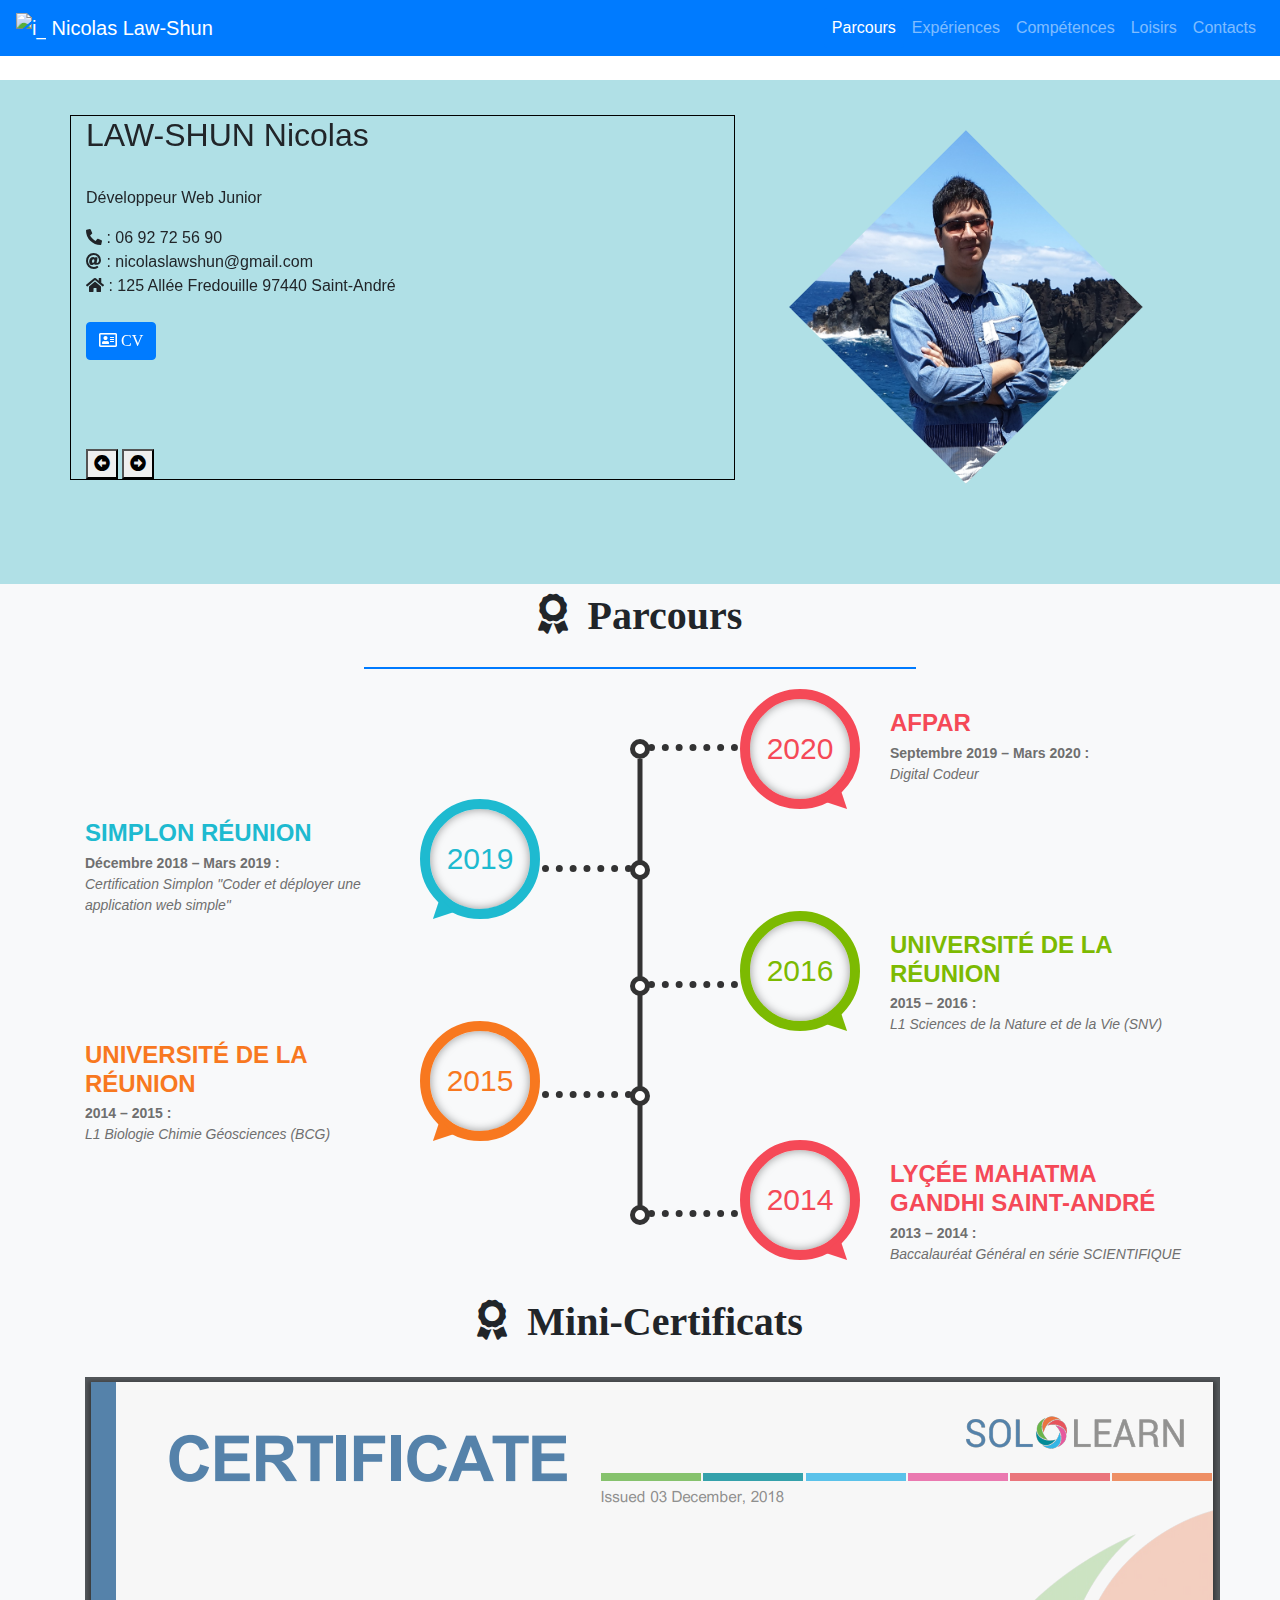
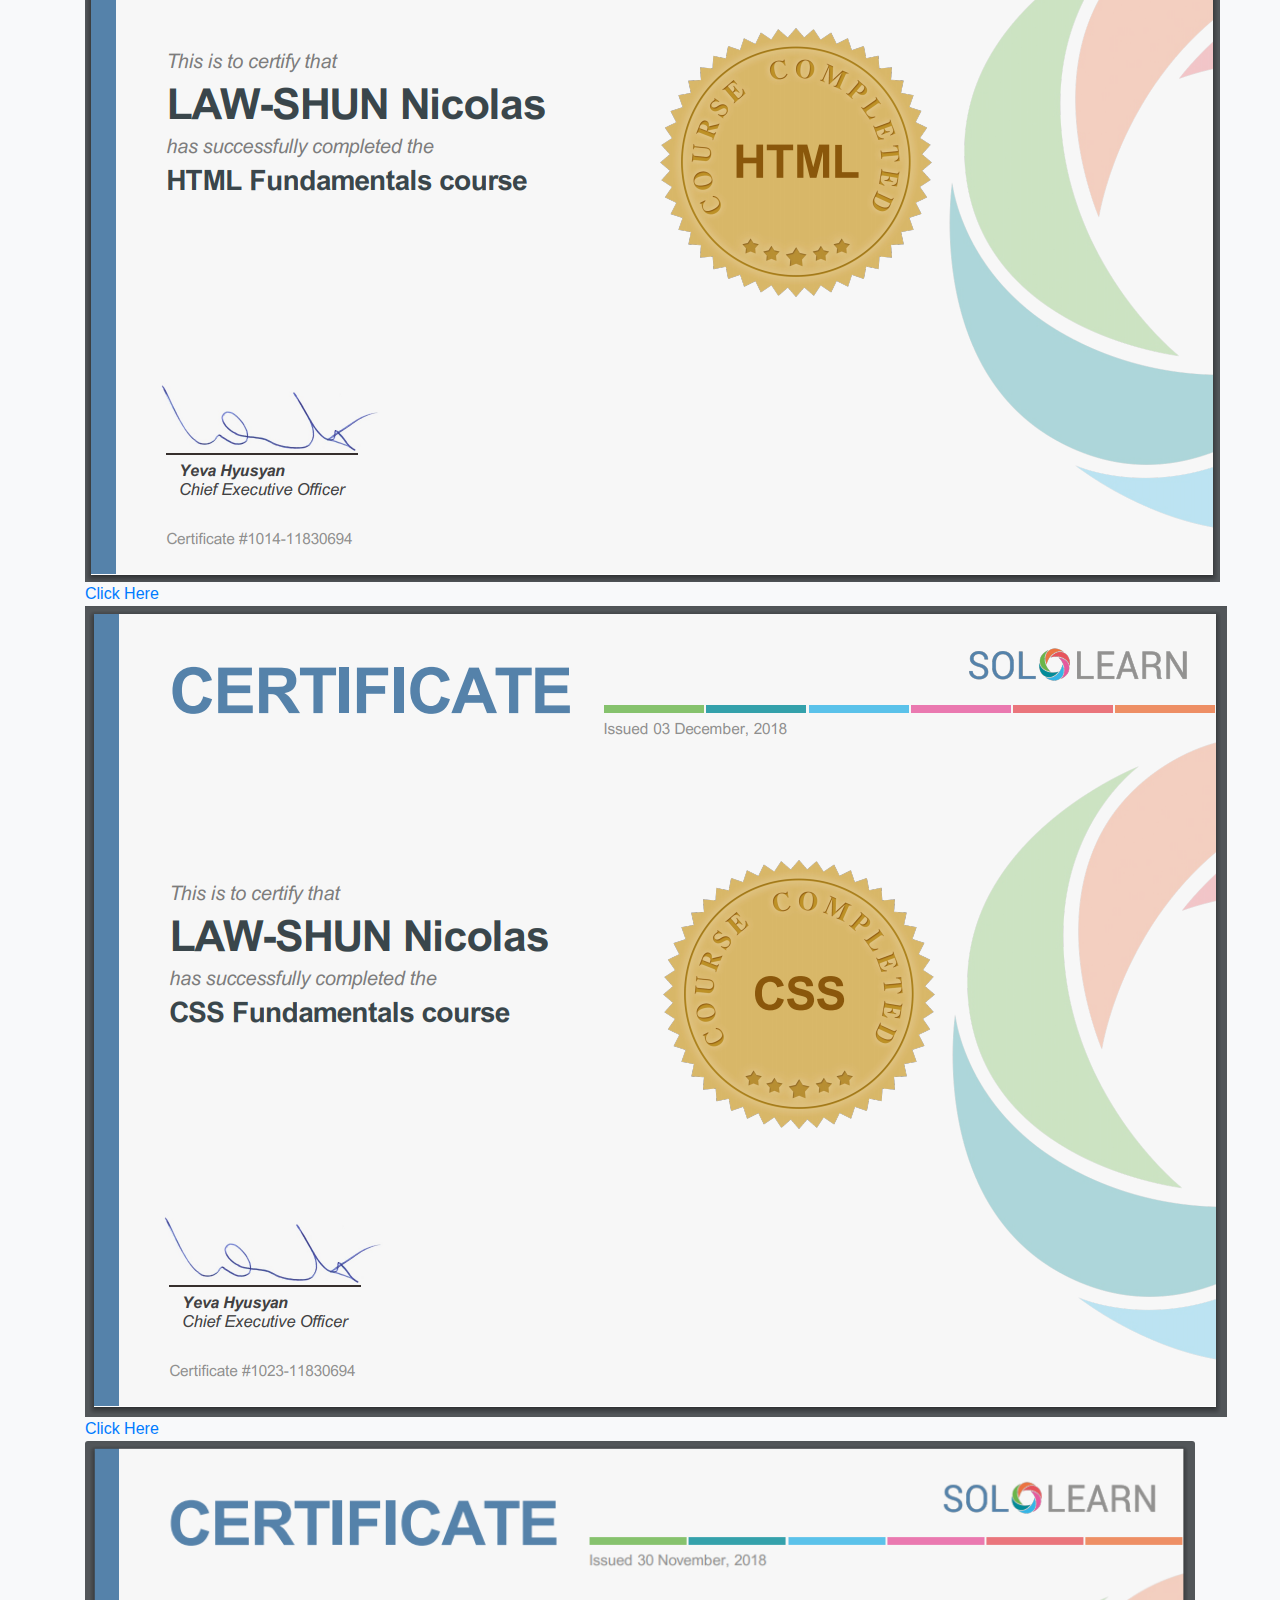
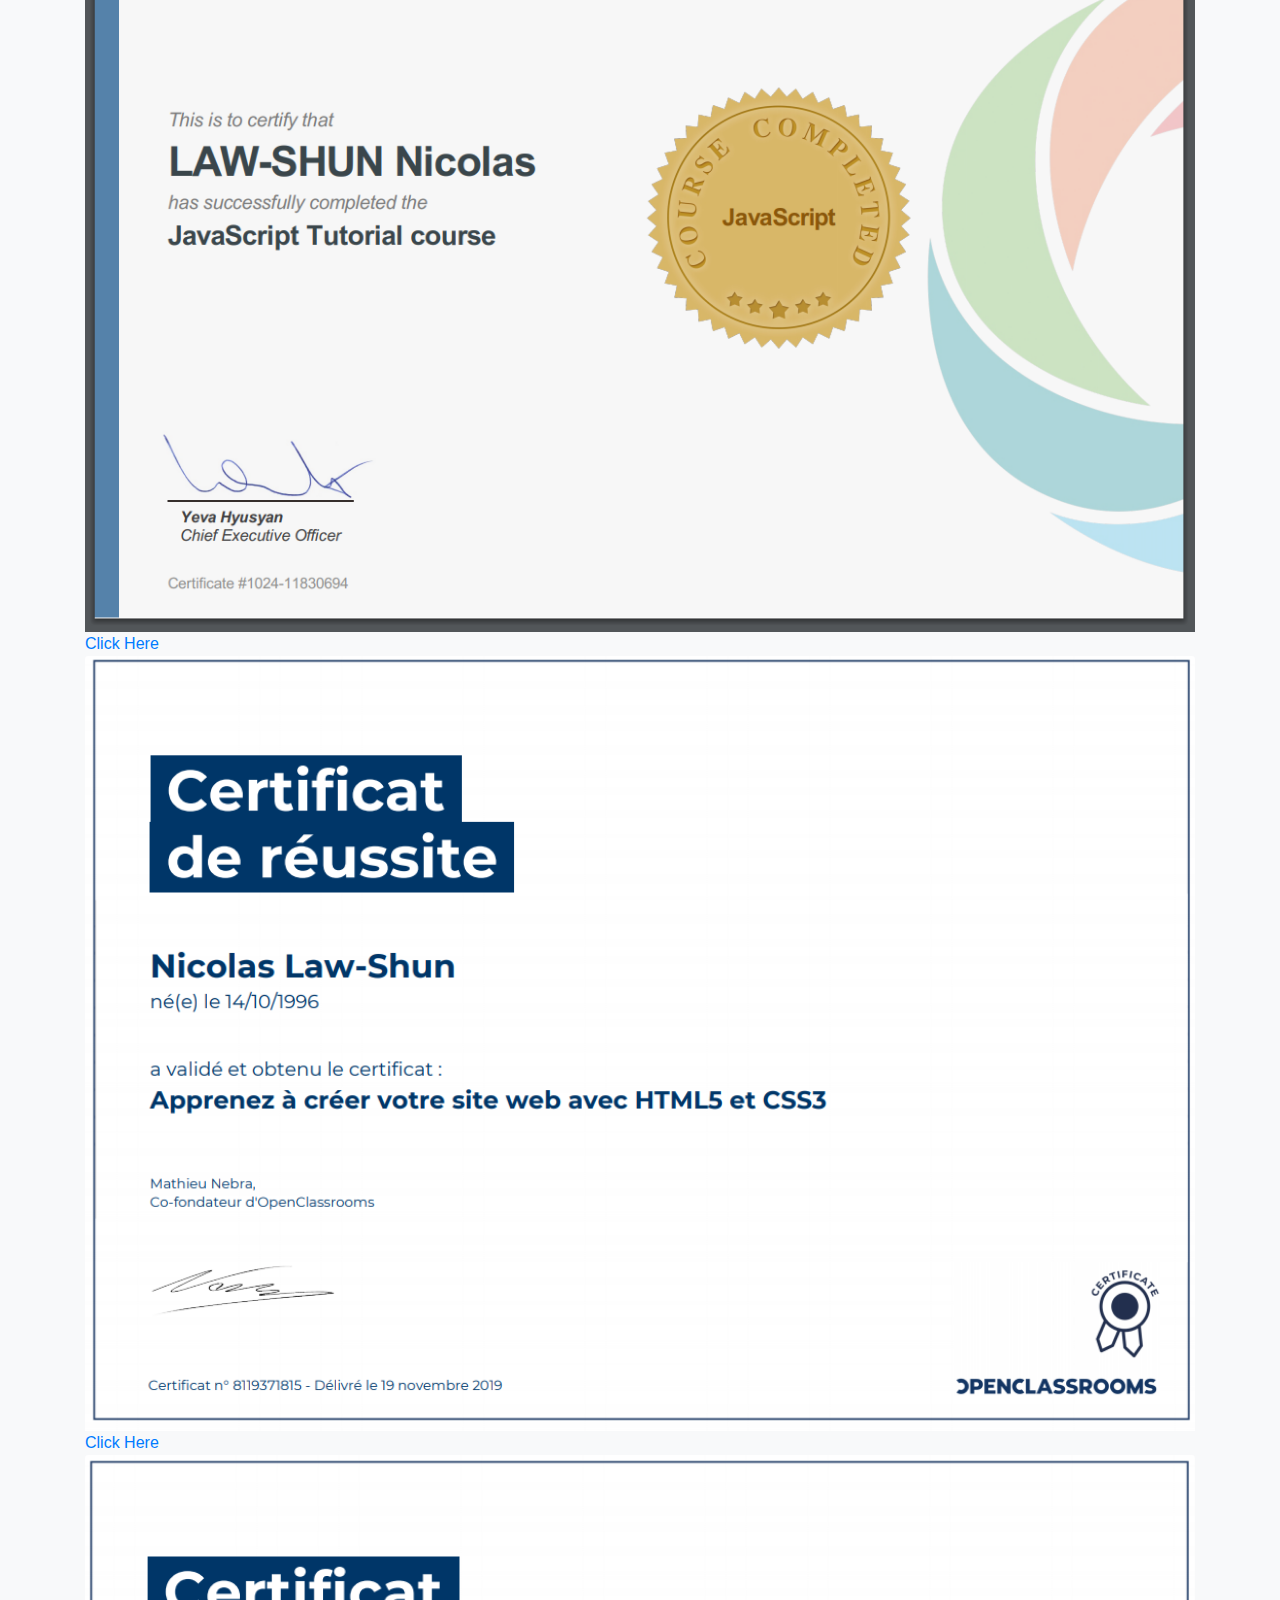
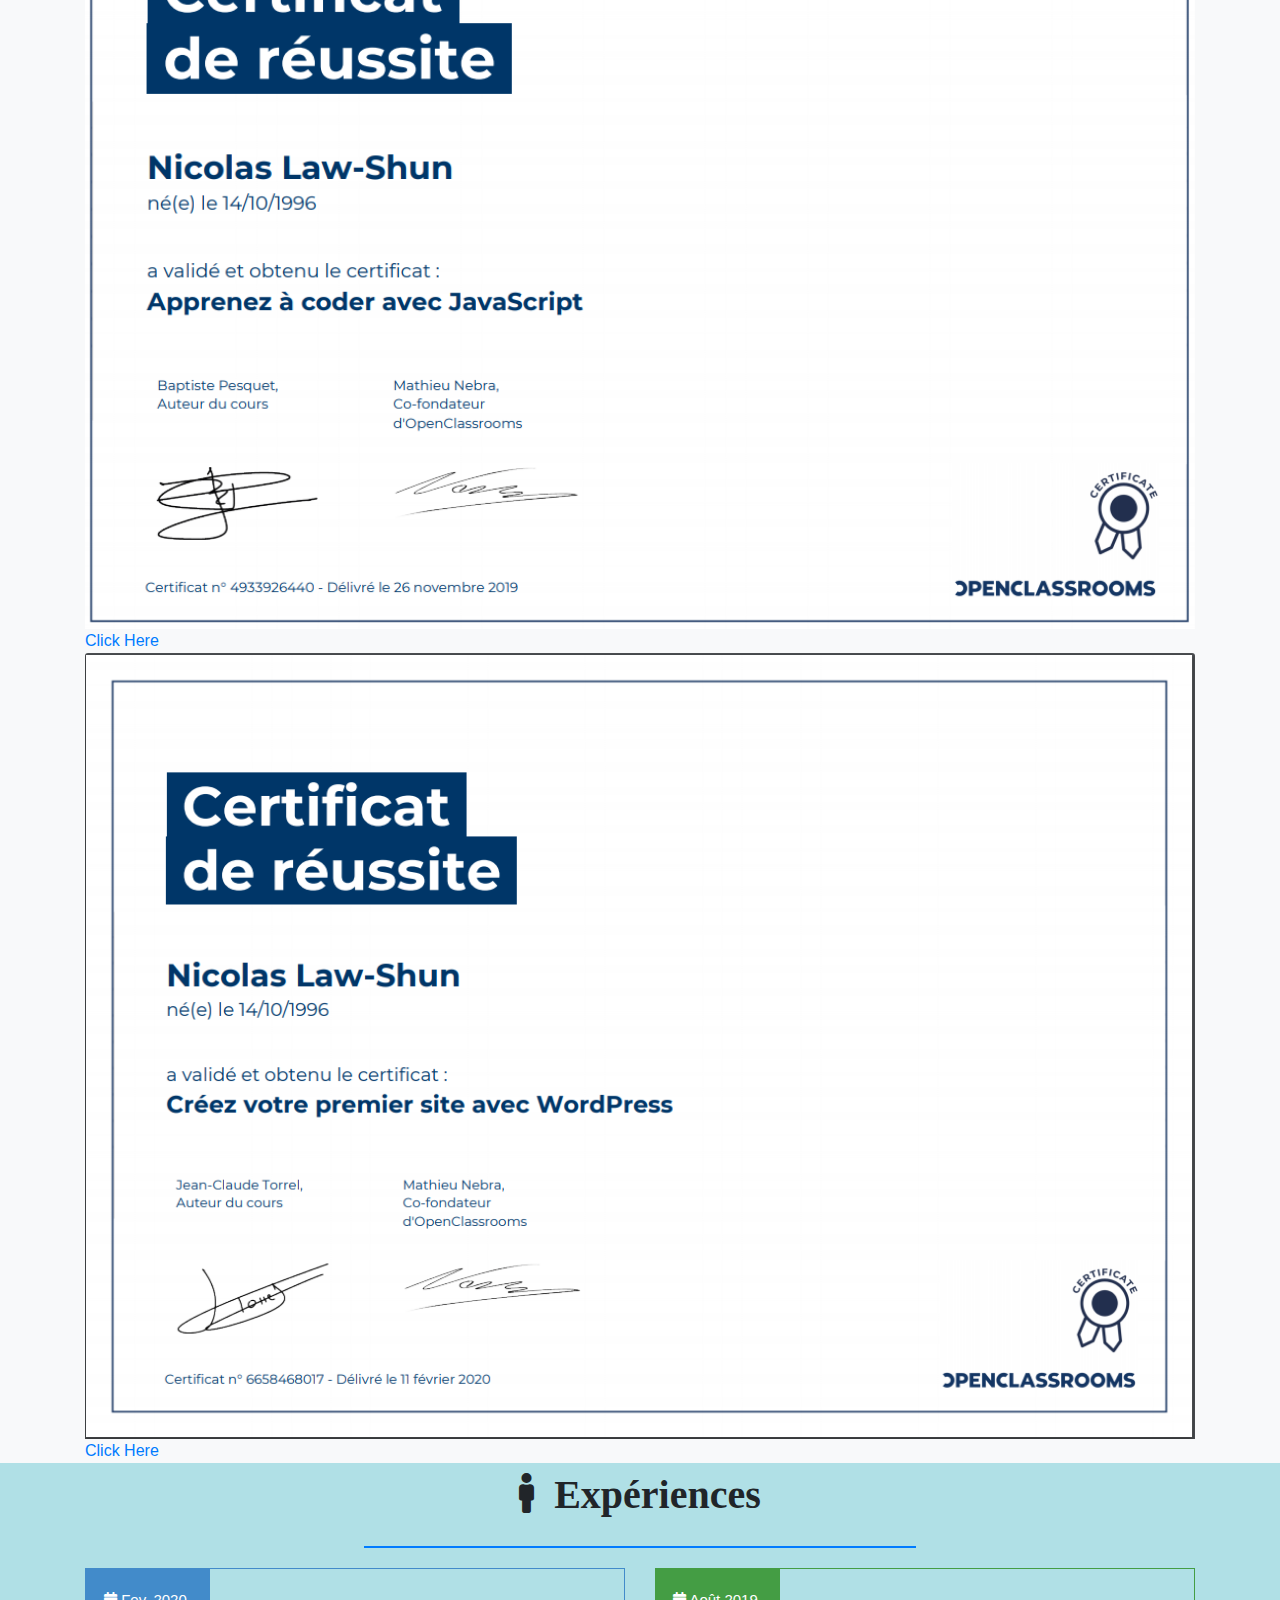
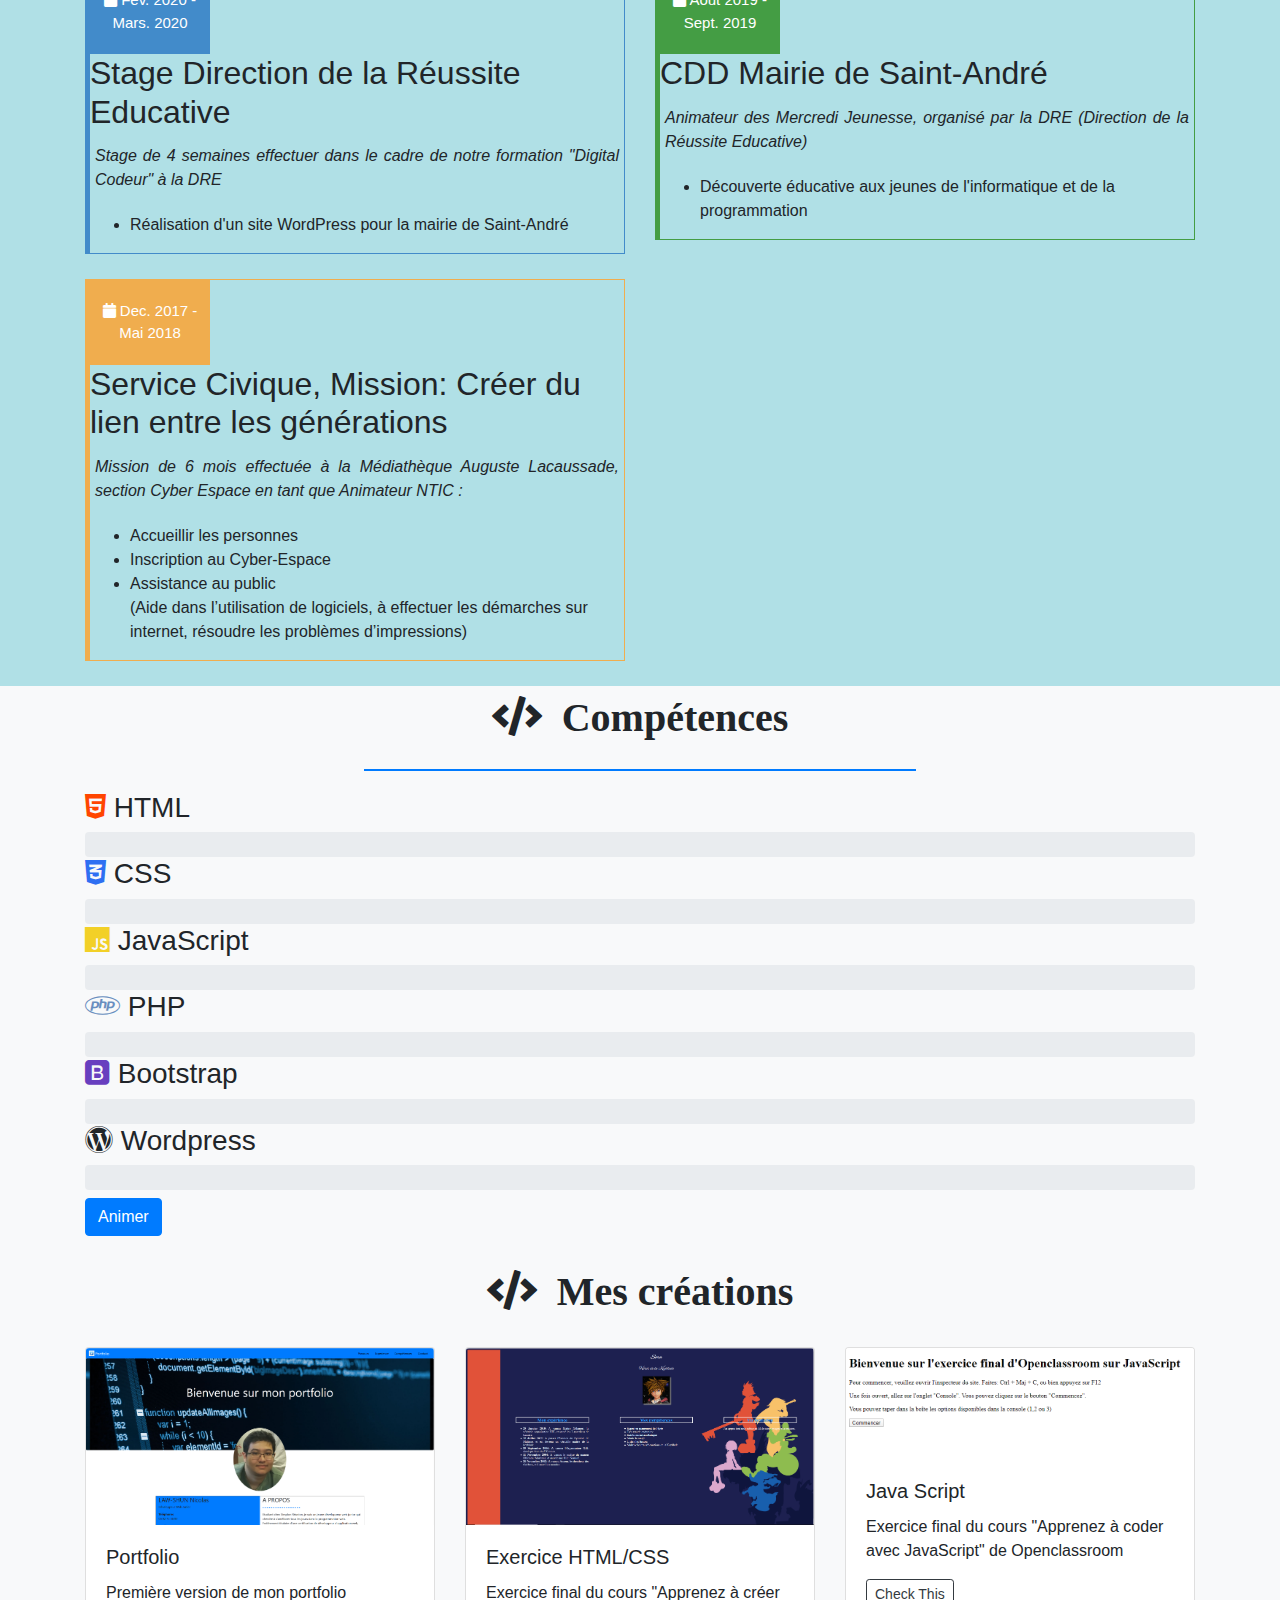
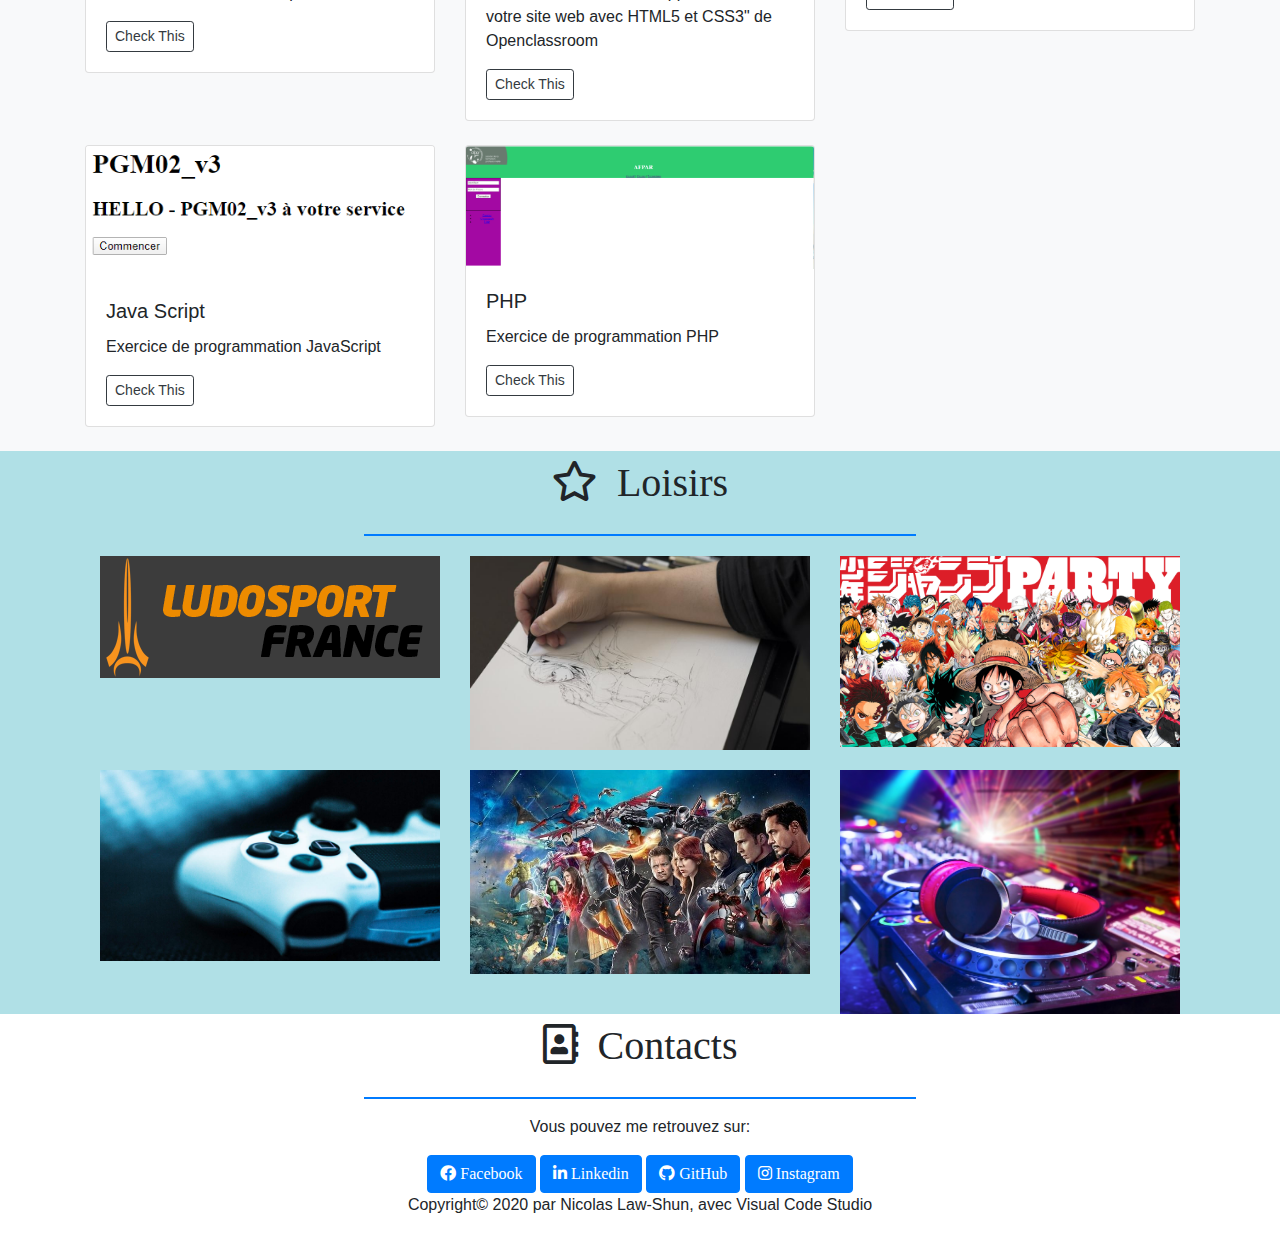
==== commit 23628920: "parcours" ====
--- a/index.html
+++ b/index.html
@@ -199,7 +199,7 @@
                         <div class="inner-content">
                           <h3 class="title">AFPAR</h3>
                           <p class="description">
-                            <strong>2019 – En cours :</strong><br> 
+                            <strong>Septembre 2019 – Mars 2020 :</strong><br> 
                             <em>Digital Codeur</em><br>
                           </p>
                         </div>
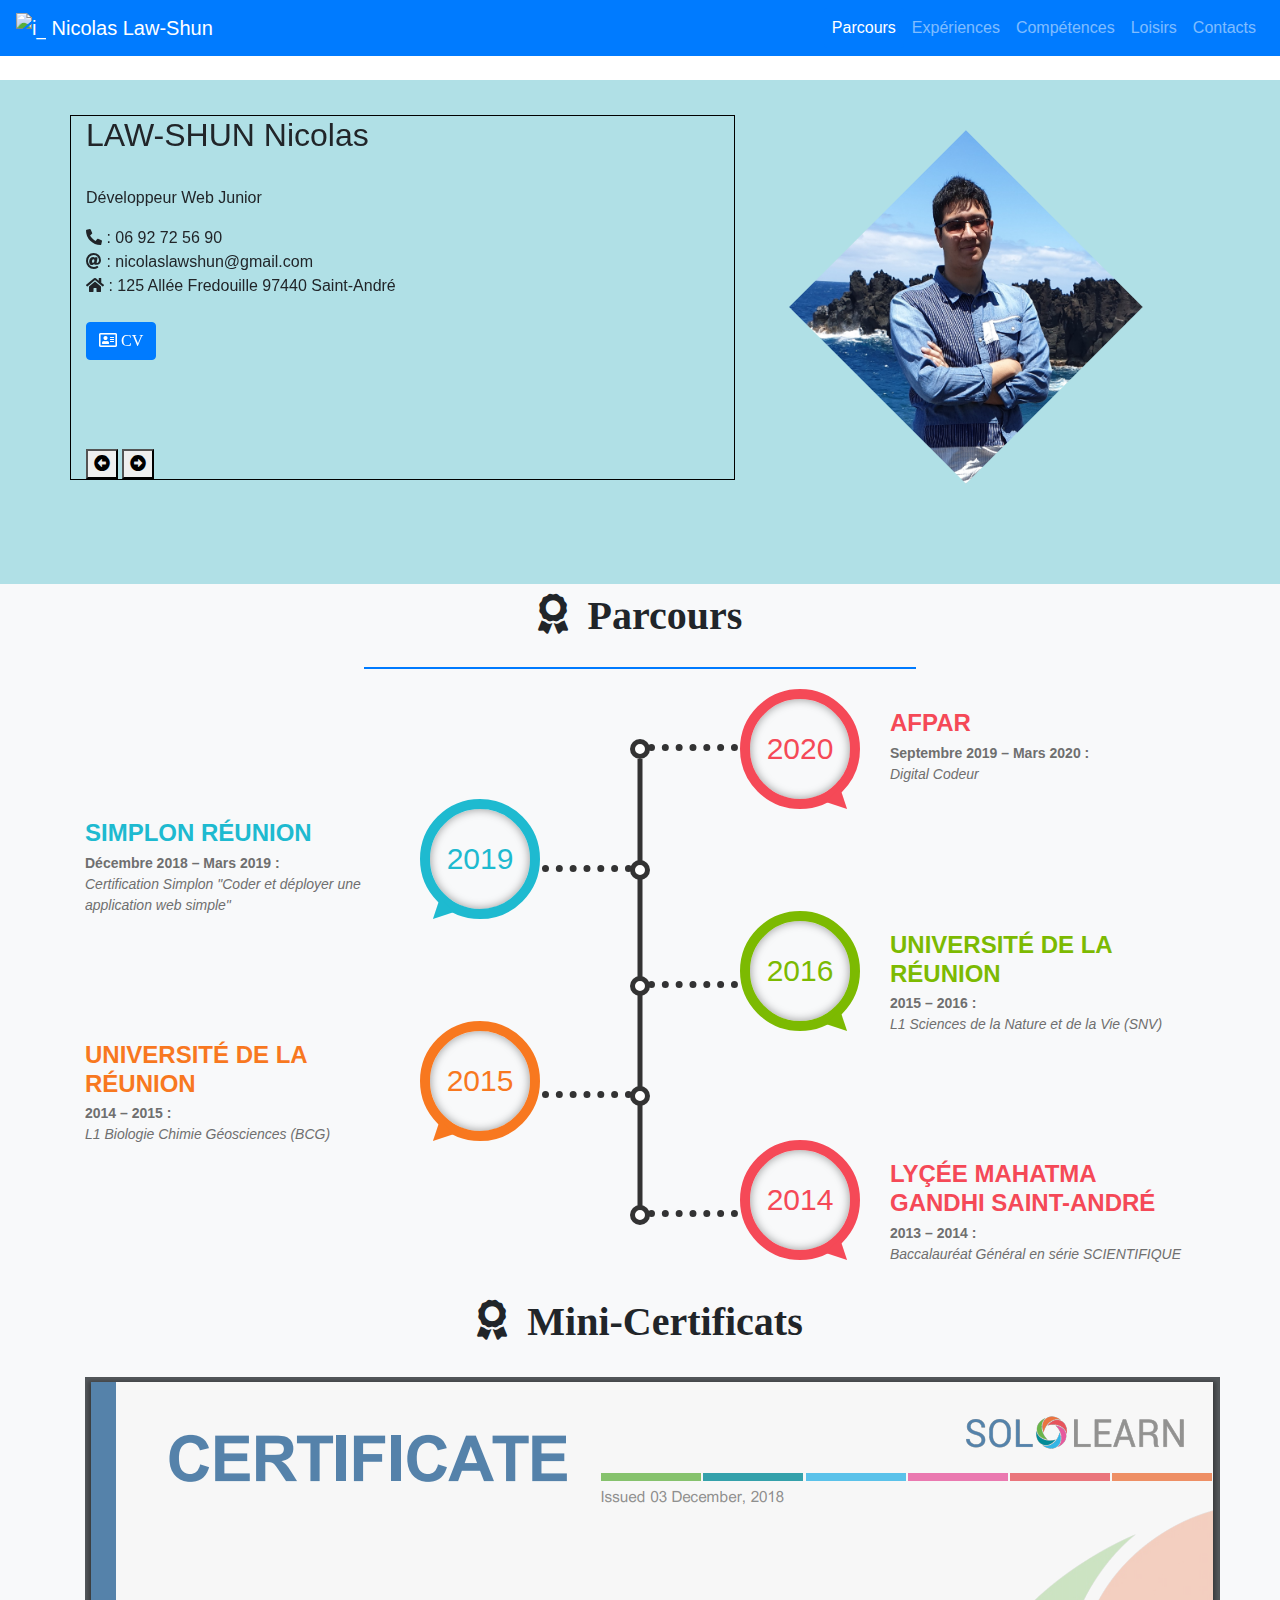
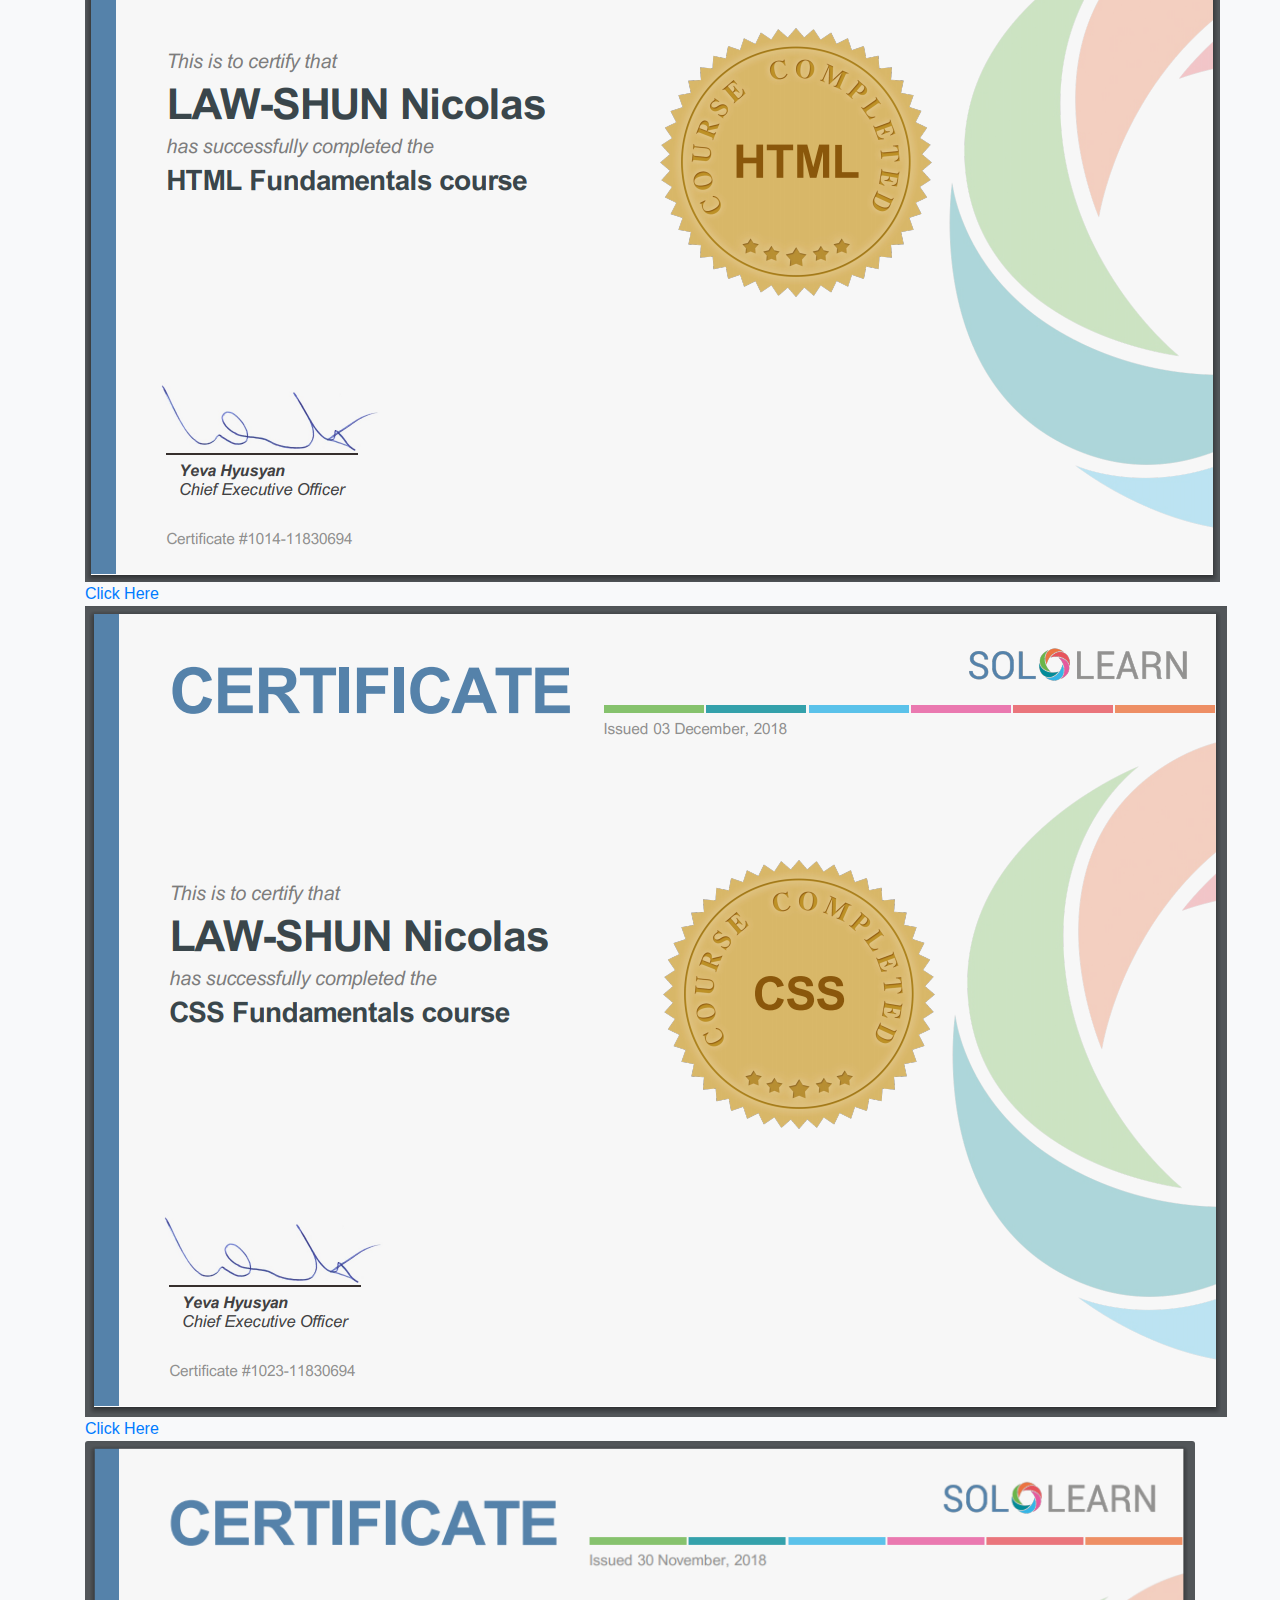
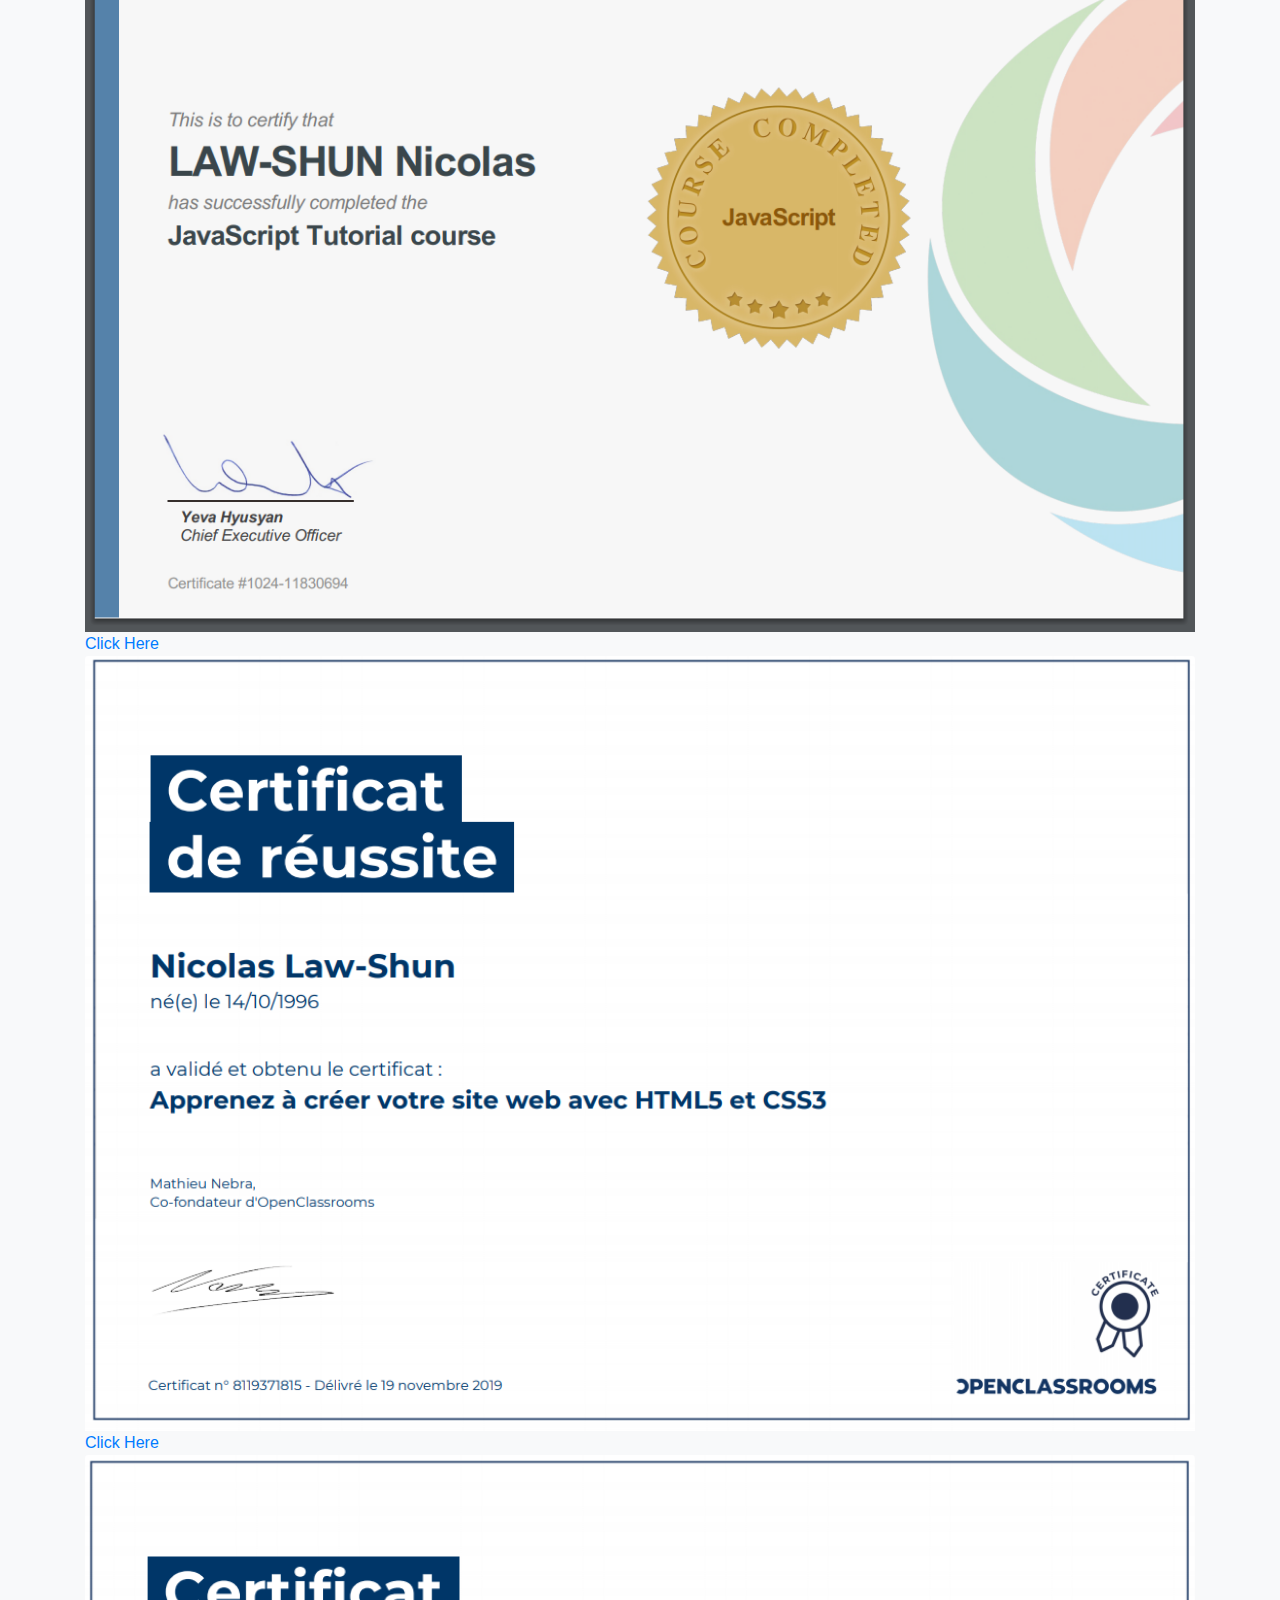
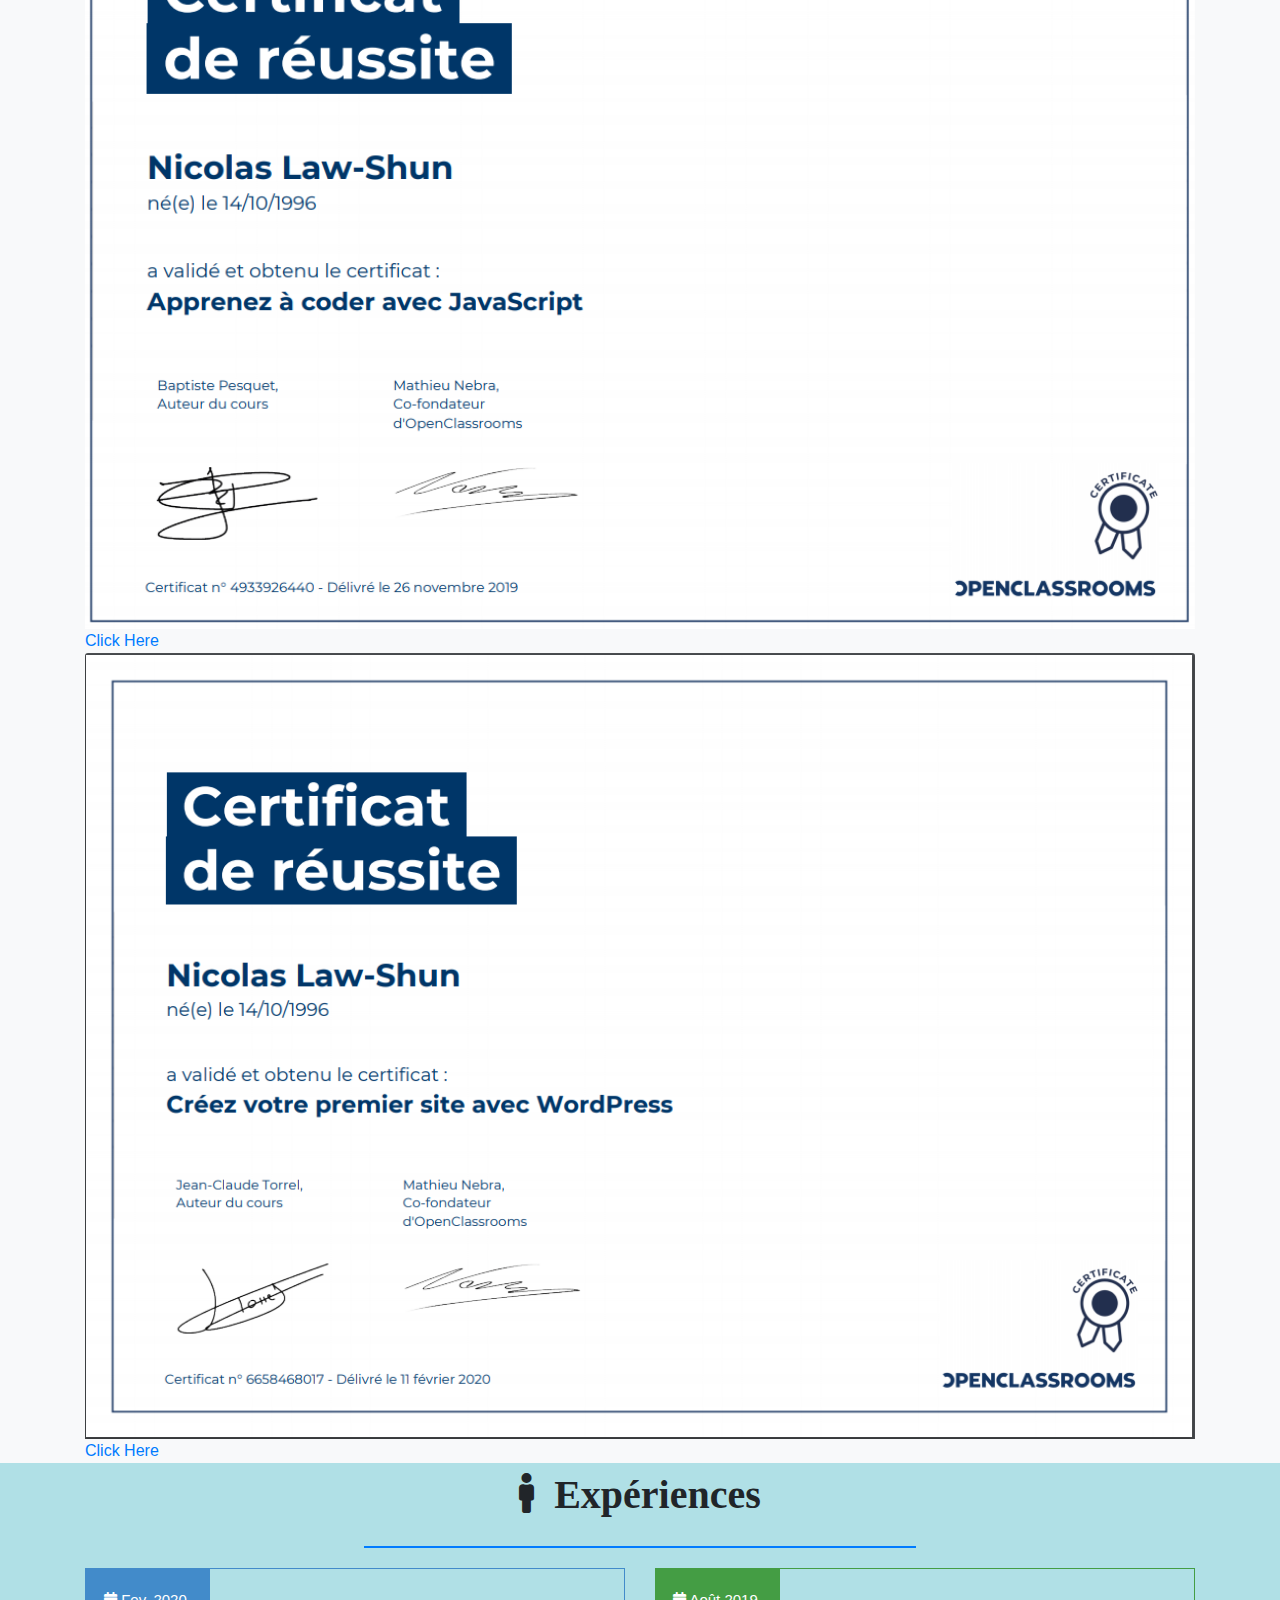
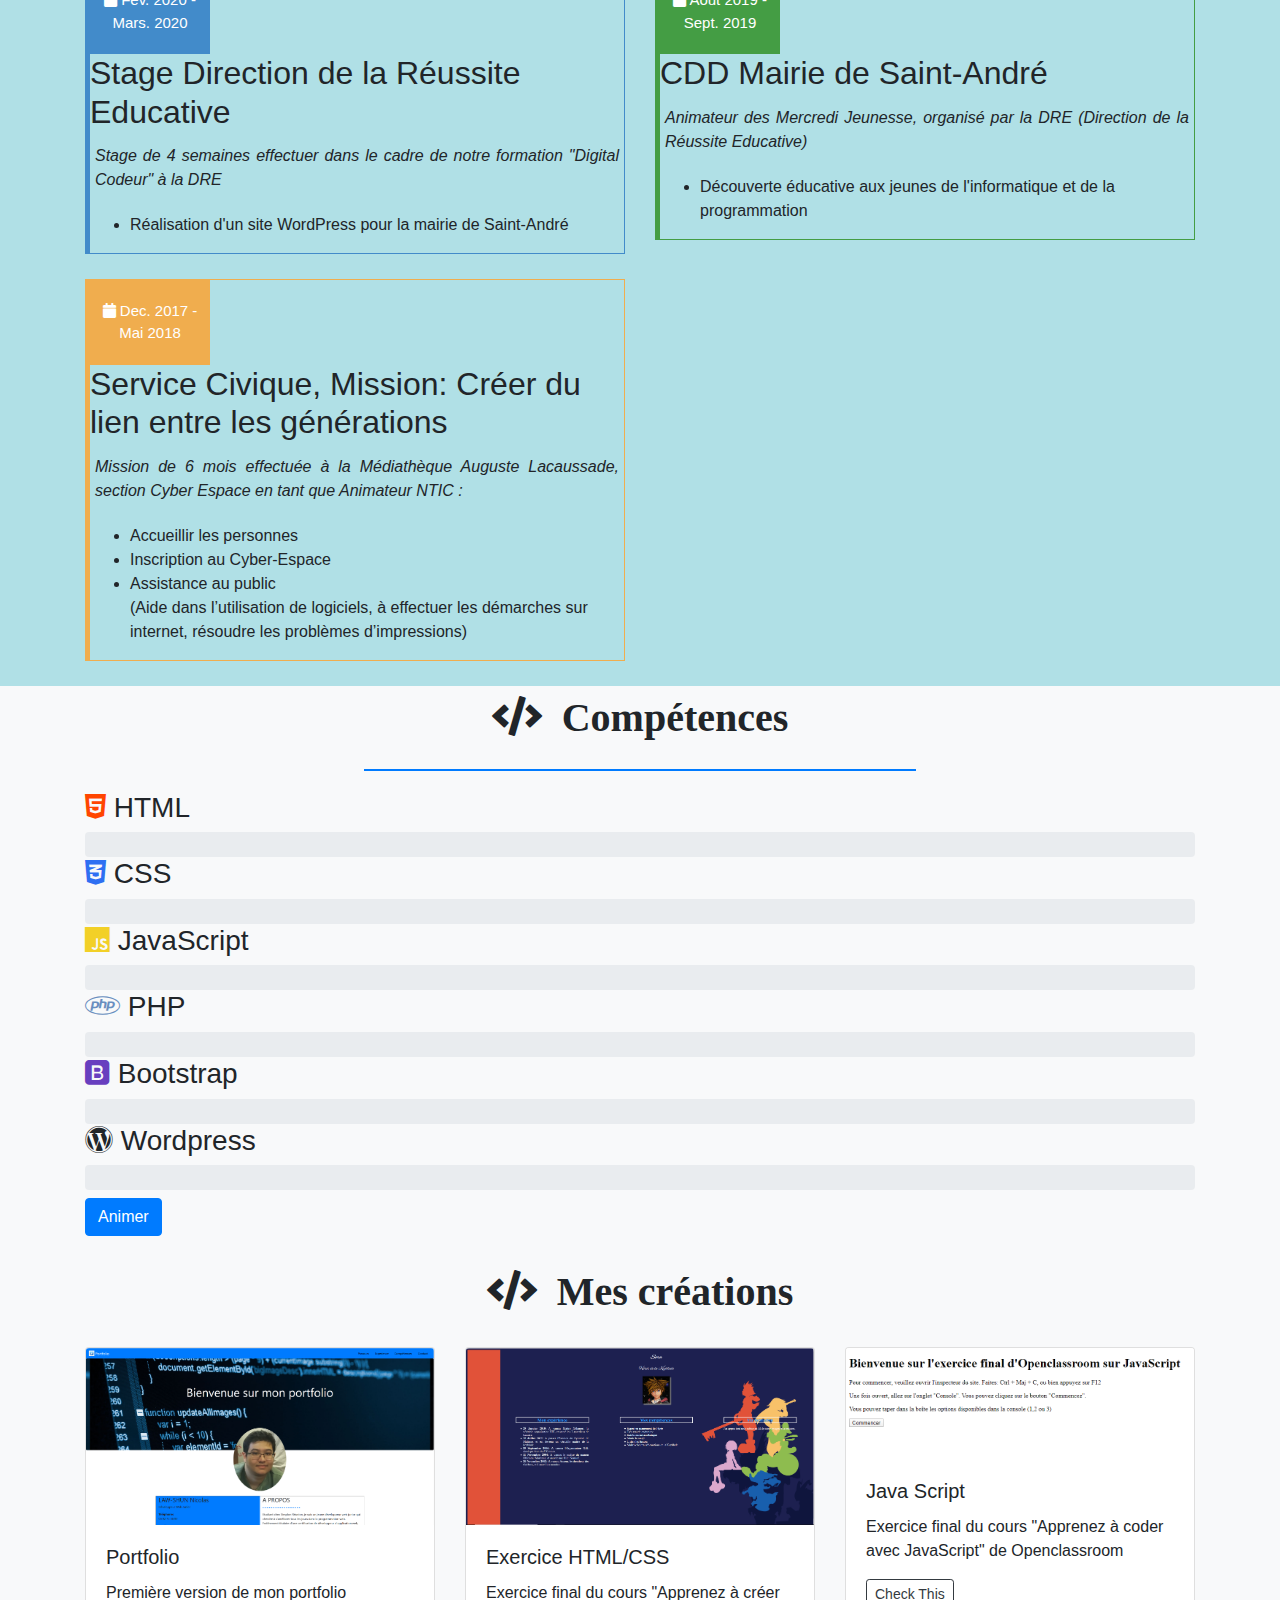
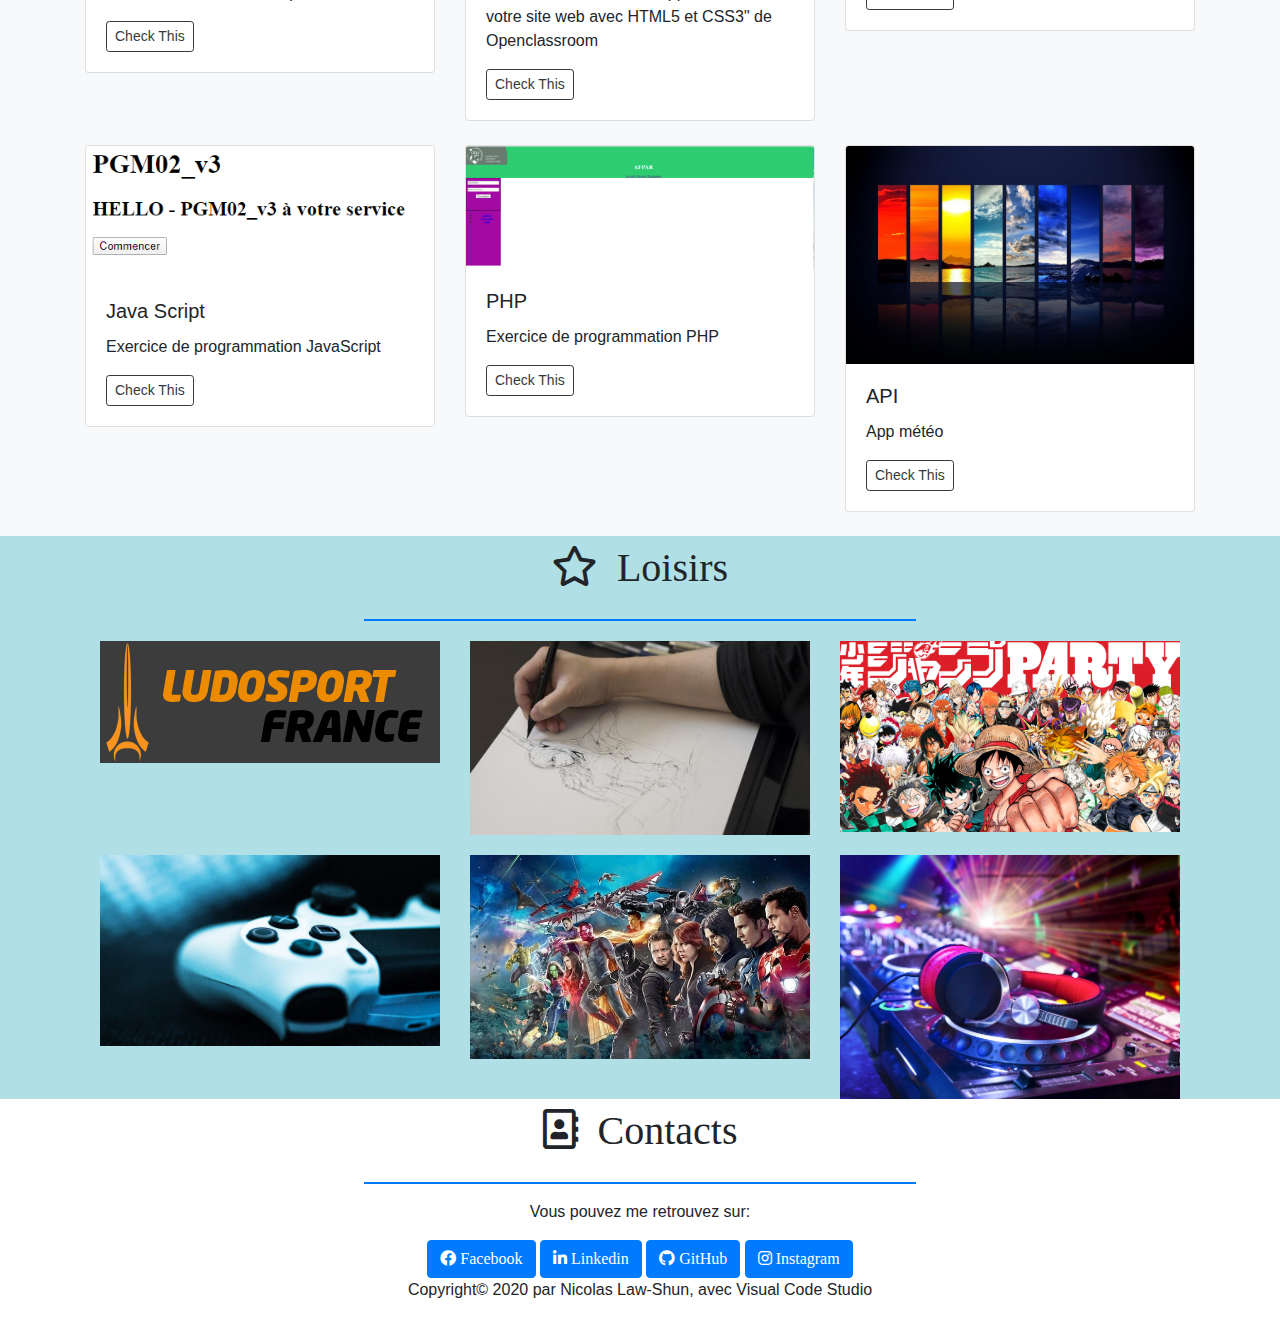
==== commit 2ad91b38: "ajout projet meteo" ====
--- a/index.html
+++ b/index.html
@@ -144,7 +144,7 @@
                       <hr id="hr_profil">
 
                       <p>Bienvenue à tous. <br/><br/>
-                        Inscrit actuellement à l'AFPAR, en formation de <strong>DIGITAL CODEUR</strong>, je suis un jeune développeur web junior qui cherche à s'améliorer tous les jours dans la programmation web.
+                        Inscrit actuellement à l'AFPAR, en formation de <strong>DEVELOPPEUR WEB ET WEB MOBILE</strong>, je suis un jeune développeur web junior qui cherche à s'améliorer tous les jours dans la programmation web.
                         Je veux pouvoir mettre mes compétences auprès de personnes, ou d'entreprises qui le désirent. 
                         Je suis sérieux, attentif, respectueux et à l'écoute des autres, donc n'hésitez pas à me contacter pour toutes demandes que vous voudrez me formuler.
                       </p>
@@ -508,6 +508,17 @@
                 </div>
               </div>
 
+              <div class="col-md-4">
+                <div class="card mb-4">
+                  <img class="card-img-top" src="img/qQa5Pd7-weather-wallpapers.jpg" alt="Card image cap">
+                  <div class="card-body">
+                    <h5 class="card-title">API</h5>
+                    <p class="card-text">App météo</p>
+                    <a href="projet/App météoV2/" class="btn btn-outline-dark btn-sm" target="_blank">Check This</a>
+                  </div>
+                </div>
+              </div>
+
             </div>
           </div>
         </div>
@@ -636,7 +647,7 @@
     
       var value = n + "%";
       $(".html").css("width", value).text(value)
-      if(n < 90) {
+      if(n < 80) {
           setTimeout(function() {
           timer(n + 5);
           }, 50);
@@ -669,7 +680,7 @@
     
     var value4 = p + "%";
     $(".php").css("width", value4).text(value4)
-    if(p < 45) {
+    if(p < 35) {
         setTimeout(function() {
         timer4(p + 5);
         }, 50);
@@ -680,7 +691,7 @@
     
     var value5 = q + "%";
     $(".bootstrap").css("width", value5).text(value5)
-    if(q < 60) {
+    if(q < 50) {
         setTimeout(function() {
         timer5(q + 5);
         }, 50);
@@ -691,7 +702,7 @@
     
     var value6 = r + "%";
     $(".wordpress").css("width", value6).text(value6)
-    if(r < 45) {
+    if(r < 35) {
         setTimeout(function() {
         timer6(r + 5);
         }, 50);
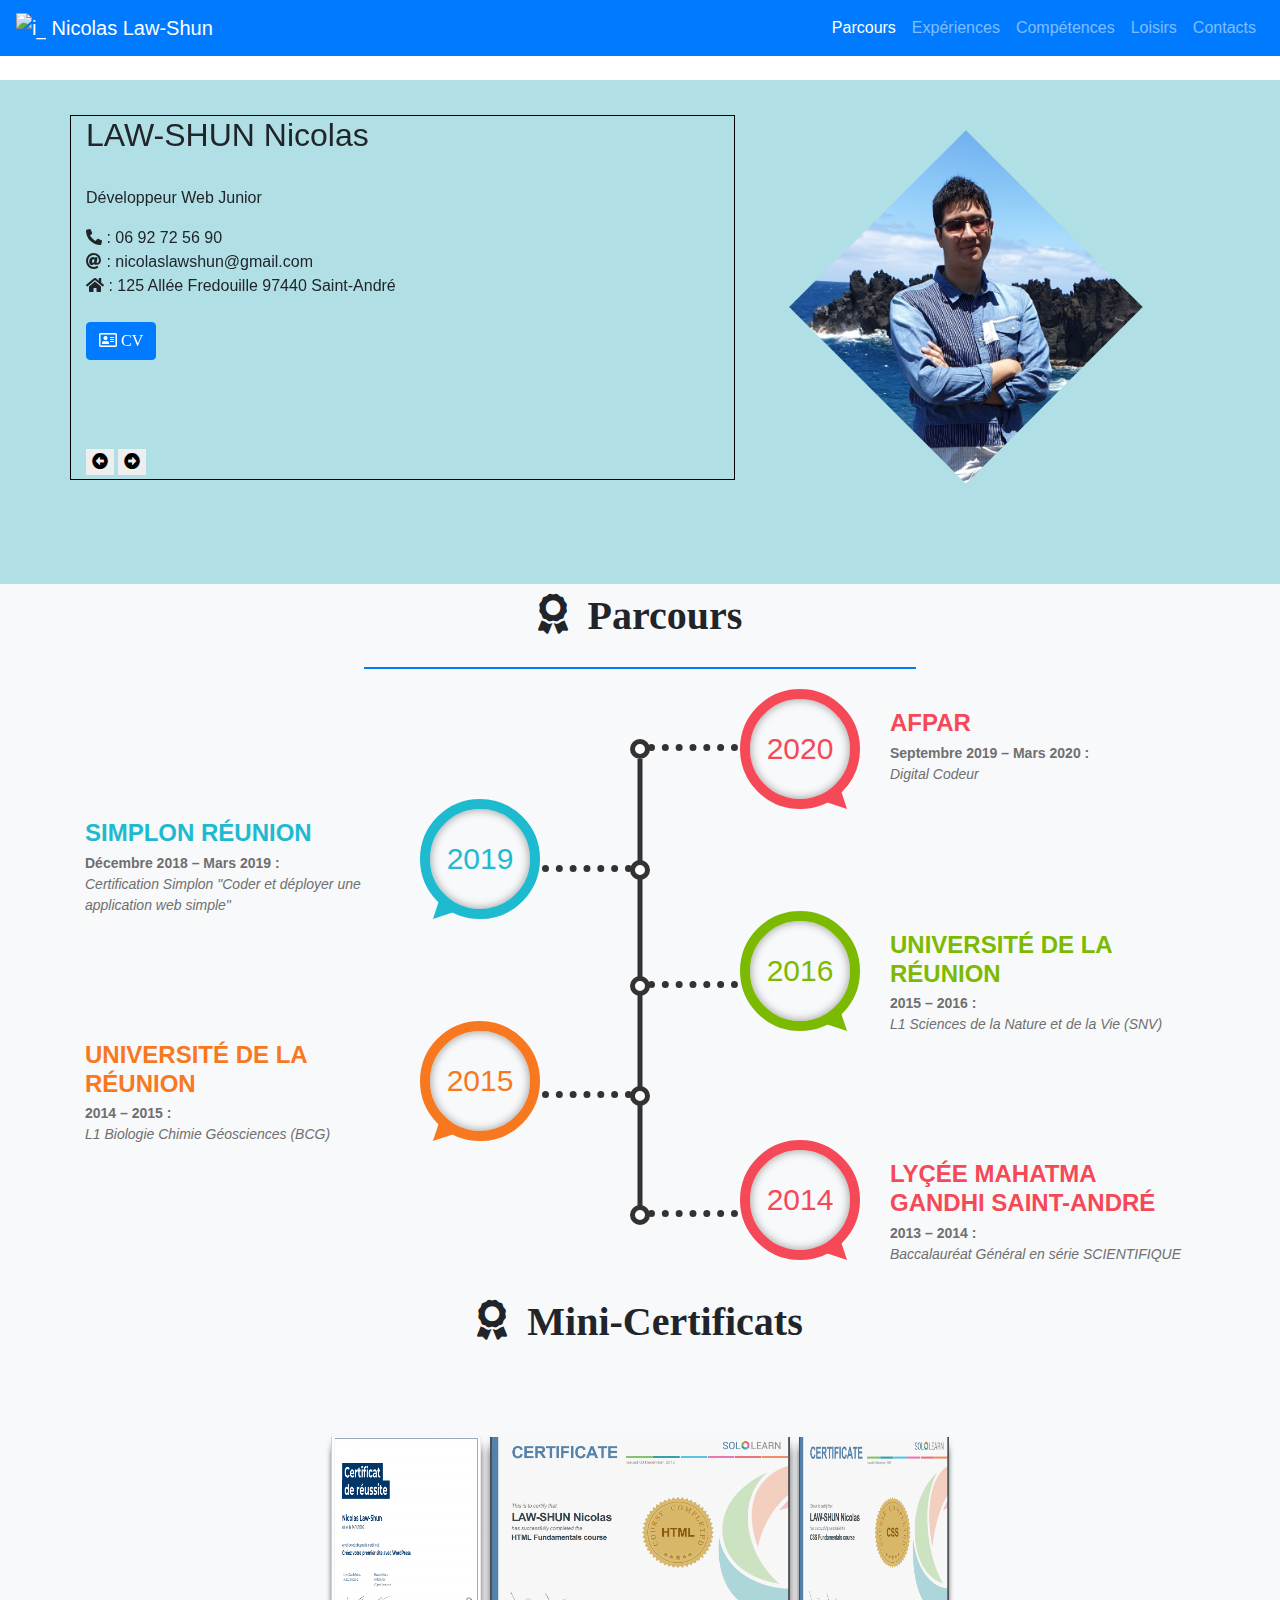
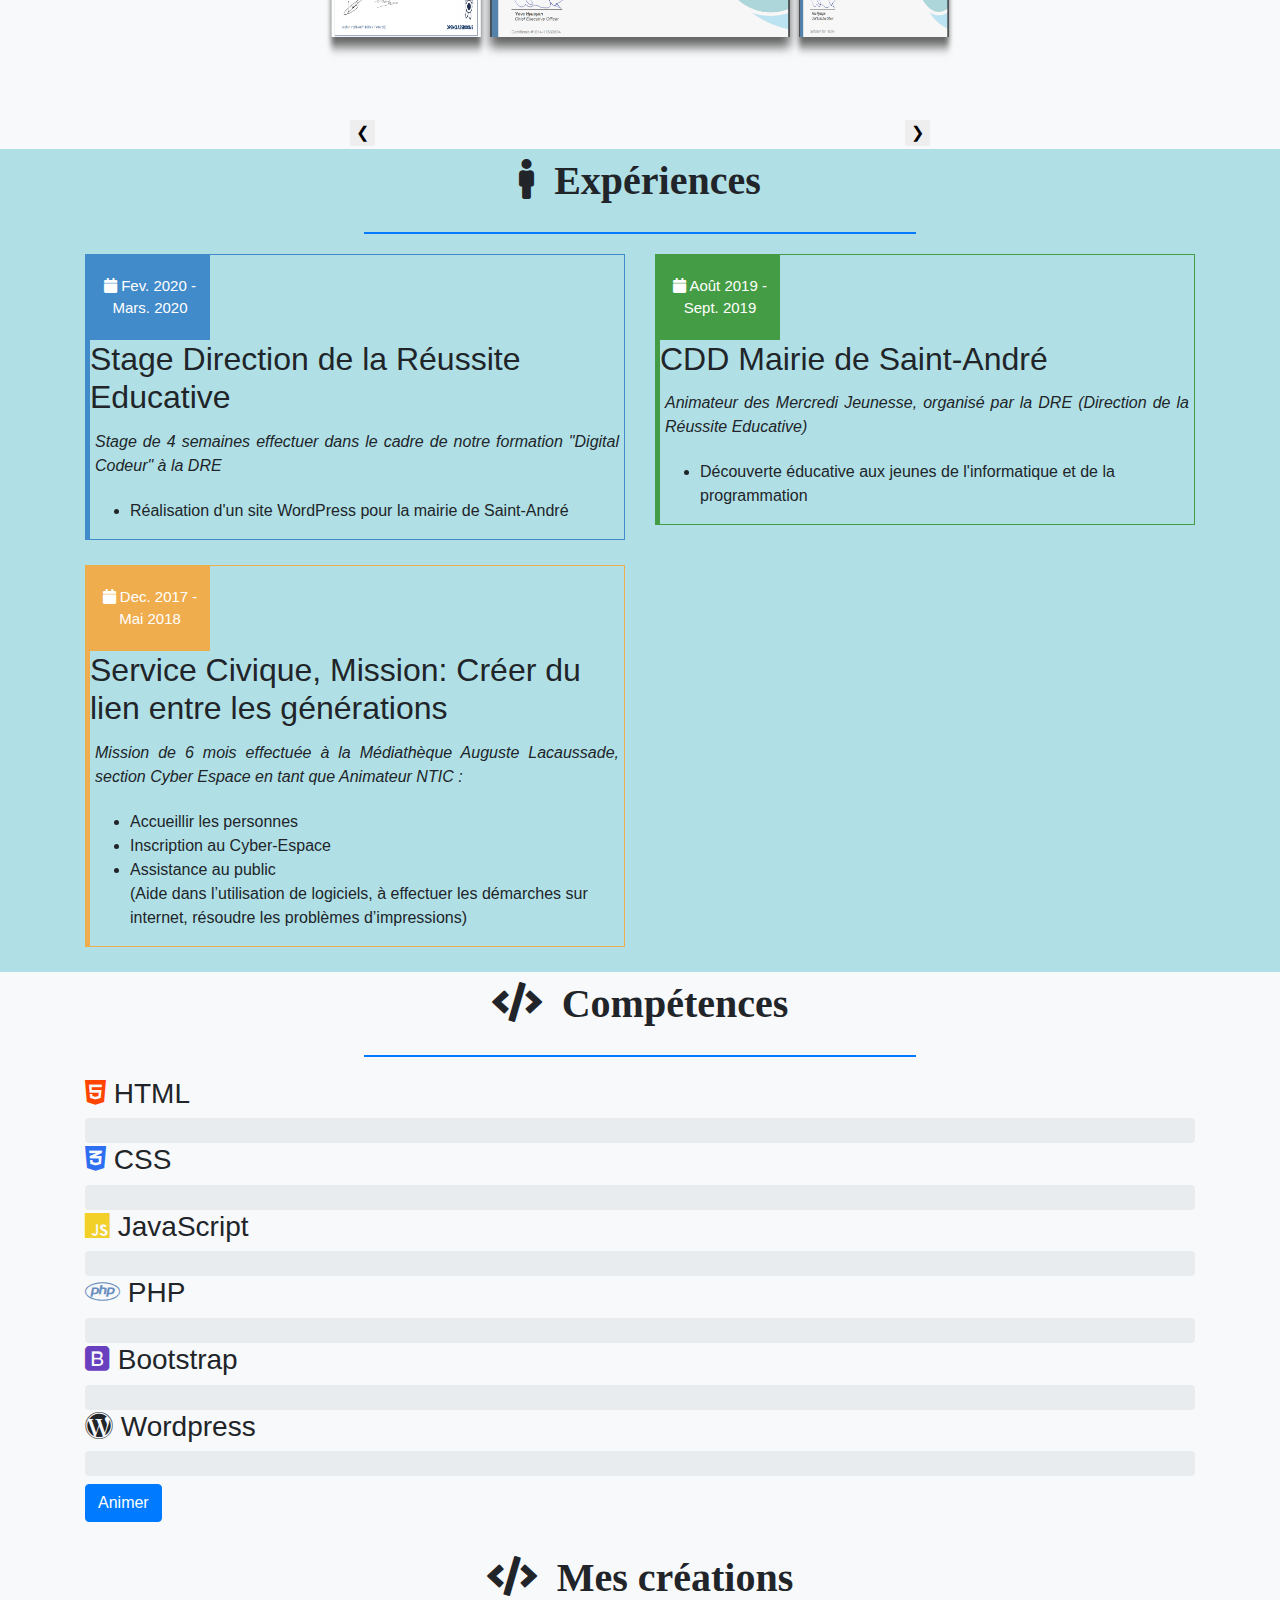
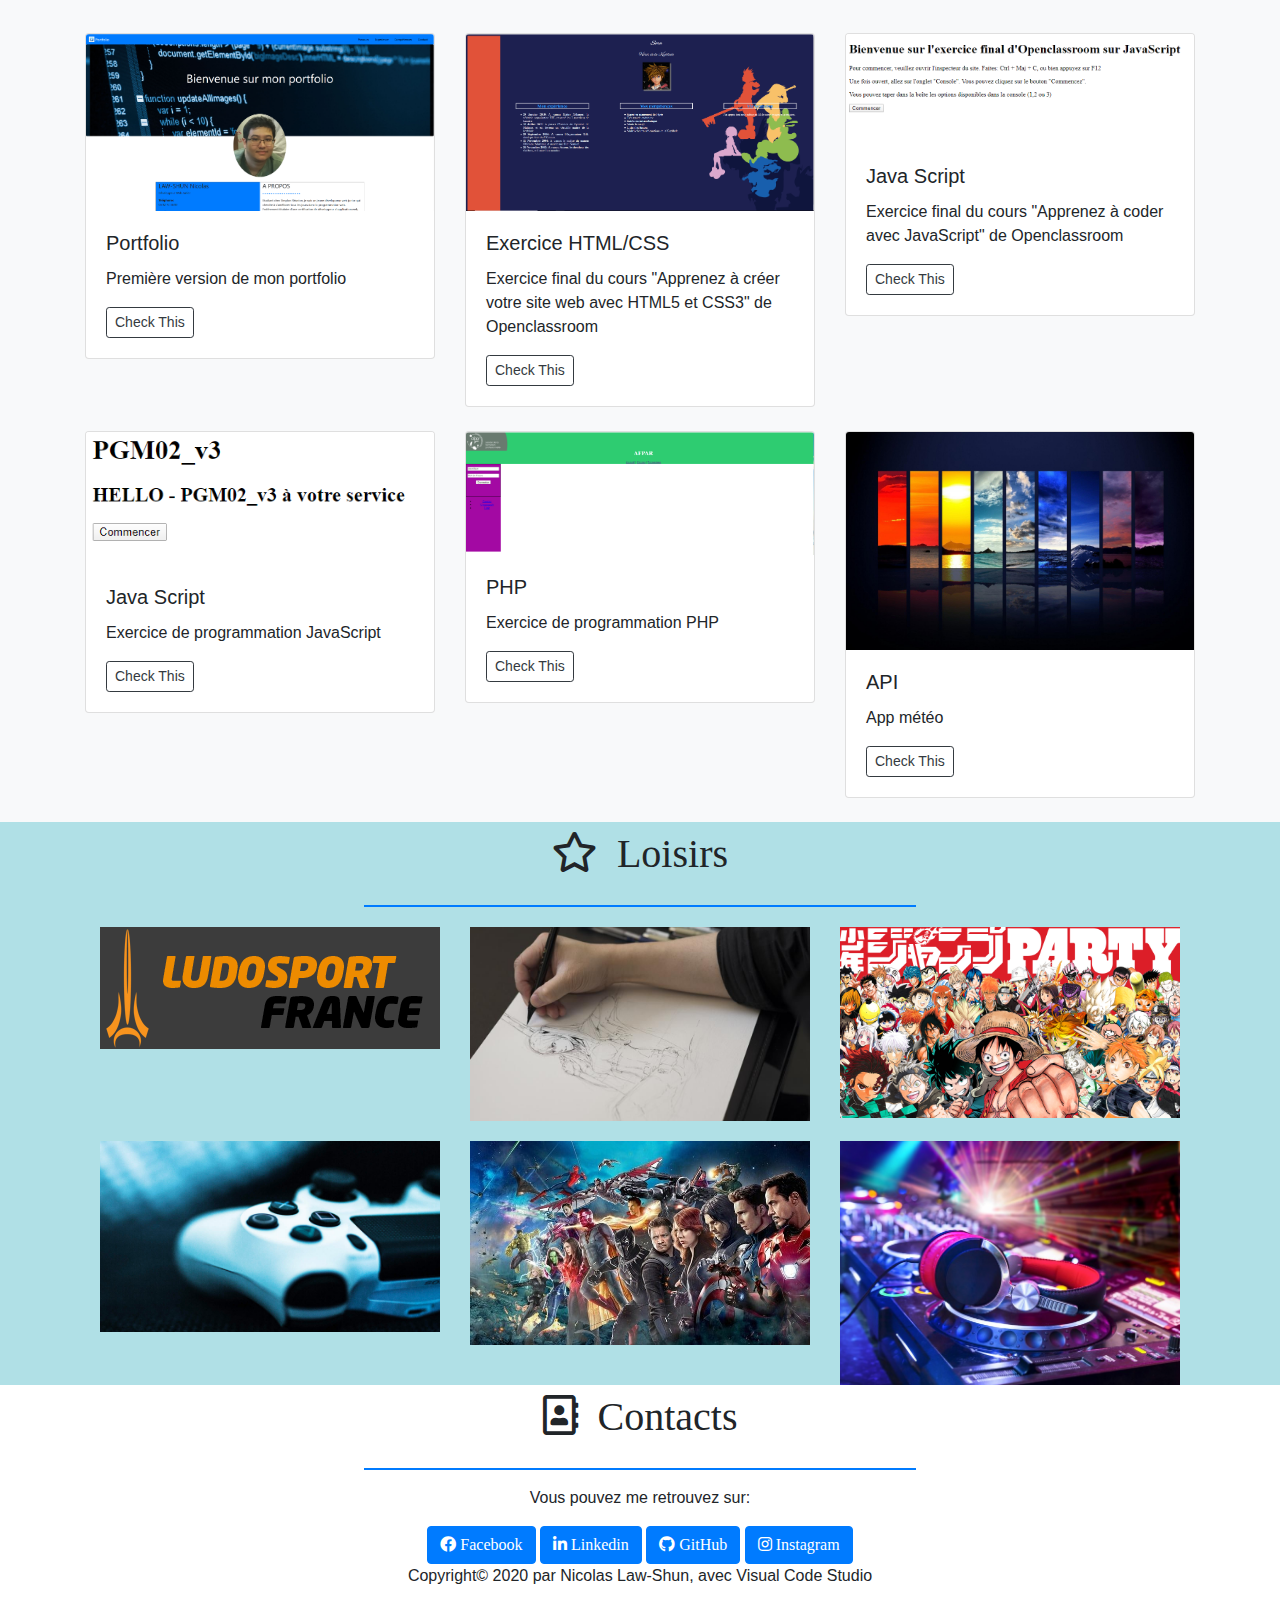
==== commit 2eee729b: "certif" ====
--- a/index.html
+++ b/index.html
@@ -8,6 +8,7 @@
 
     <link rel="stylesheet" type="text/css" media="screen" href="css/style.css">
     <!-- CSS Bootsnipp -->
+    <link rel="stylesheet" type="text/css" media="screen" href="css/certificats.css">
     <link rel="stylesheet" type="text/css" media="screen" href="css/parcours.css">
     <link rel="stylesheet" type="text/css" media="screen" href="css/experiences.css">
     <link rel="stylesheet" type="text/css" media="screen" href="css/loisirs.css">
@@ -269,56 +270,30 @@
 
           <!-- Bootsnipp Card -->
           <div class="container">
-            <div id="carousel3d">
-              <carousel-3d :perspective="0" :space="200" :display="5" :controls-visible="true" :controls-prev-html="'❬'" :controls-next-html="'❭'" :controls-width="30" 
-              :controls-height="60" :clickable="true" :autoplay="true" :autoplay-timeout="5000">
-      
-                <slide :index="0">
-                  <img src="img/vis_sl_html.PNG" alt="Card image cap">
-                 <a href="doc/solo_html.pdf" target="_blank">Click Here</a>
-                </slide>
-      
-                    <slide :index="1">
-                      <img src="img/vis_sl_css.PNG" alt="Card image cap">
-                      <a href="doc/solo_css.pdf" target="_blank">Click Here</a>
-                  </slide>
-                  
-                    <slide :index="2">
-                      <img class="card-img-top" src="img/vis_sl_js.PNG" alt="Card image cap">
-                      <a href="doc/solo_js.pdf" target="_blank">Click Here</a>          
-                  </slide>
-      
-                    <slide :index="3">
-                      <img class="card-img-top" src="img/op_hc.PNG" alt="Card image cap">
-                      <a href="doc/8119371815.pdf" target="_blank">Click Here</a>
-                  </slide>
-      
-                    <slide :index="4">
-                      <img class="card-img-top" src="img/op_js.PNG" alt="Card image cap">
-                      <a href="doc/4933926440.pdf" target="_blank">Click Here</a>          
-                      </slide>
- 
-                      <slide :index="5">
-                        <img class="card-img-top" src="img/op_wp.PNG" alt="Card image cap">
-                        <a href="doc/6658468017.pdf" target="_blank">Click Here</a>          
-                        </slide>
+
+            <div class="contenu-carrousel">
+              <div class="carrousel">
                 
-              </carousel-3d>           
-            </div>
-            <script src='//production-assets.codepen.io/assets/common/stopExecutionOnTimeout-b2a7b3fe212eaa732349046d8416e00a9dec26eb7fd347590fbced3ab38af52e.js'></script><script src='https://cdnjs.cloudflare.com/ajax/libs/vue/2.1.7/vue.js'></script><script src='https://rawgit.com/Wlada/vue-carousel-3d/master/dist/vue-carousel-3d.min.js'></script>
-            <script >new Vue({
-              el: '#carousel3d',
-              data: {
-                slides: 7
-              },
-              components: {
-                'carousel-3d': Carousel3d.Carousel3d,
-                'slide': Carousel3d.Slide
-              }
-            })
-            //# sourceURL=pen.js
-            </script>
-        </div>
+                <a href="doc/solo_html.pdf" target="_blank"><div id="certif_one"></div></a>
+                <a href="doc/solo_css.pdf" target="_blank"><div id="certif_two"></div></a>
+                <a href="doc/solo_js.pdf" target="_blank"><div id="certif_three"></div></a>
+                <a href="doc/8119371815.pdf" target="_blank"><div id="certif_four"></div></a>
+                <a href="doc/4933926440.pdf" target="_blank"><div id="certif_five"></div></a>
+                <a href="doc/6658468017.pdf" target="_blank"><div id="certif_six"></div></a>
+
+              </div>
+            </div>
+            
+            <div class=controle>
+              <button onclick="carrousel('-')">❮</button>
+              <button onclick="carrousel('')">❯</button>
+            </div>
+            
+
+
+          </div>
+        </div>
+        
 
       </section>
 
@@ -514,7 +489,7 @@
                   <div class="card-body">
                     <h5 class="card-title">API</h5>
                     <p class="card-text">App météo</p>
-                    <a href="projet/App météoV2/" class="btn btn-outline-dark btn-sm" target="_blank">Check This</a>
+                    <a href="projet/App météoV2/test3.html" class="btn btn-outline-dark btn-sm" target="_blank">Check This</a>
                   </div>
                 </div>
               </div>
@@ -632,93 +607,5 @@
 
   </body>
 
-  <script>
-
-    //Carousel
-  $('.carousel').carousel({
-      interval: false
-  });
-  
-  </script>
-  
-  <script>
-    //Progress-bar
-    function timer(n) {
-    
-      var value = n + "%";
-      $(".html").css("width", value).text(value)
-      if(n < 80) {
-          setTimeout(function() {
-          timer(n + 5);
-          }, 50);
-      }
-    }
-  
-    function timer2(m) {
-    
-    var value2 = m + "%";
-    $(".css").css("width", value2).text(value2)
-    if(m < 75) {
-        setTimeout(function() {
-        timer2(m + 5);
-        }, 50);
-    }
-  }
-  
-  function timer3(o) {
-    
-    var value3 = o + "%";
-    $(".js").css("width", value3).text(value3)
-    if(o < 40) {
-        setTimeout(function() {
-        timer3(o + 5);
-        }, 50);
-    }
-  }
-  
-  function timer4(p) {
-    
-    var value4 = p + "%";
-    $(".php").css("width", value4).text(value4)
-    if(p < 35) {
-        setTimeout(function() {
-        timer4(p + 5);
-        }, 50);
-    }
-  }
-  
-  function timer5(q) {
-    
-    var value5 = q + "%";
-    $(".bootstrap").css("width", value5).text(value5)
-    if(q < 50) {
-        setTimeout(function() {
-        timer5(q + 5);
-        }, 50);
-    }
-  }
-
-  function timer6(r) {
-    
-    var value6 = r + "%";
-    $(".wordpress").css("width", value6).text(value6)
-    if(r < 35) {
-        setTimeout(function() {
-        timer6(r + 5);
-        }, 50);
-    }
-  }
-      
-      $(function (){
-      $("#animer").click(function() {
-      timer(0,0);
-      timer2(0,0);
-      timer3(0,0);
-      timer4(0,0);
-      timer5(0,0);
-      timer6(0,0);
-      });
-      });
-  </script>
-  
+  <script src="js/main.js"></script>	
 </html>
--- a/css/certificats.css
+++ b/css/certificats.css
@@ -0,0 +1,94 @@
+*{box-sizing: border-box}
+
+	
+.controle{
+
+display:grid;
+grid:2rem/repeat(2,1fr);
+place-items:center
+	
+	}
+	
+button{
+	 
+font-size: 2rem;
+border: none;
+cursor: pointer;
+background: #eee
+
+	} 
+	
+	
+.contenu-carrousel {
+	
+margin: 5rem auto;
+width: 300px;
+height: 200px;
+position: relative;
+perspective: 1000px
+	
+}
+
+.carrousel {
+	
+ height: 100%;
+ width: 100%;
+
+ position: absolute;
+ transform-style: preserve-3d;
+ transition: transform 1s;
+	
+}
+
+.carrousel div {
+	
+backface-visibility: hidden;
+box-shadow: 0 10px 10px rgba(0,0,0,.6);
+position: absolute;
+width: 300px;
+height: 200px;
+outline: 1px solid transparent
+	
+}
+	
+#certif_one {
+	
+transform: rotateY(0) translateZ(270px);
+background:url(../img/vis_sl_html.PNG) no-repeat center center/cover
+	
+}
+	
+#certif_two {
+	
+transform: rotateY(60deg) translateZ(270px);
+background:url(../img/vis_sl_css.PNG) no-repeat center center/cover
+
+}
+	
+#certif_three {
+	
+transform: rotateY(120deg) translateZ(270px);
+background:url(../img/vis_sl_js.PNG) no-repeat center center/cover
+	
+}
+	
+#certif_four {
+	
+transform: rotateY(180deg) translateZ(270px);
+background:url(../img/op_hc.PNG) no-repeat center center/cover
+	
+}
+	
+#certif_five {
+	
+transform: rotateY(240deg) translateZ(270px);
+background:url(../img/op_js.PNG) no-repeat center center/cover
+	
+} 
+	
+#certif_six {
+	
+transform: rotateY(300deg) translateZ(270px);
+background:url(../img/op_wp.PNG) no-repeat center center/cover
+	
+}